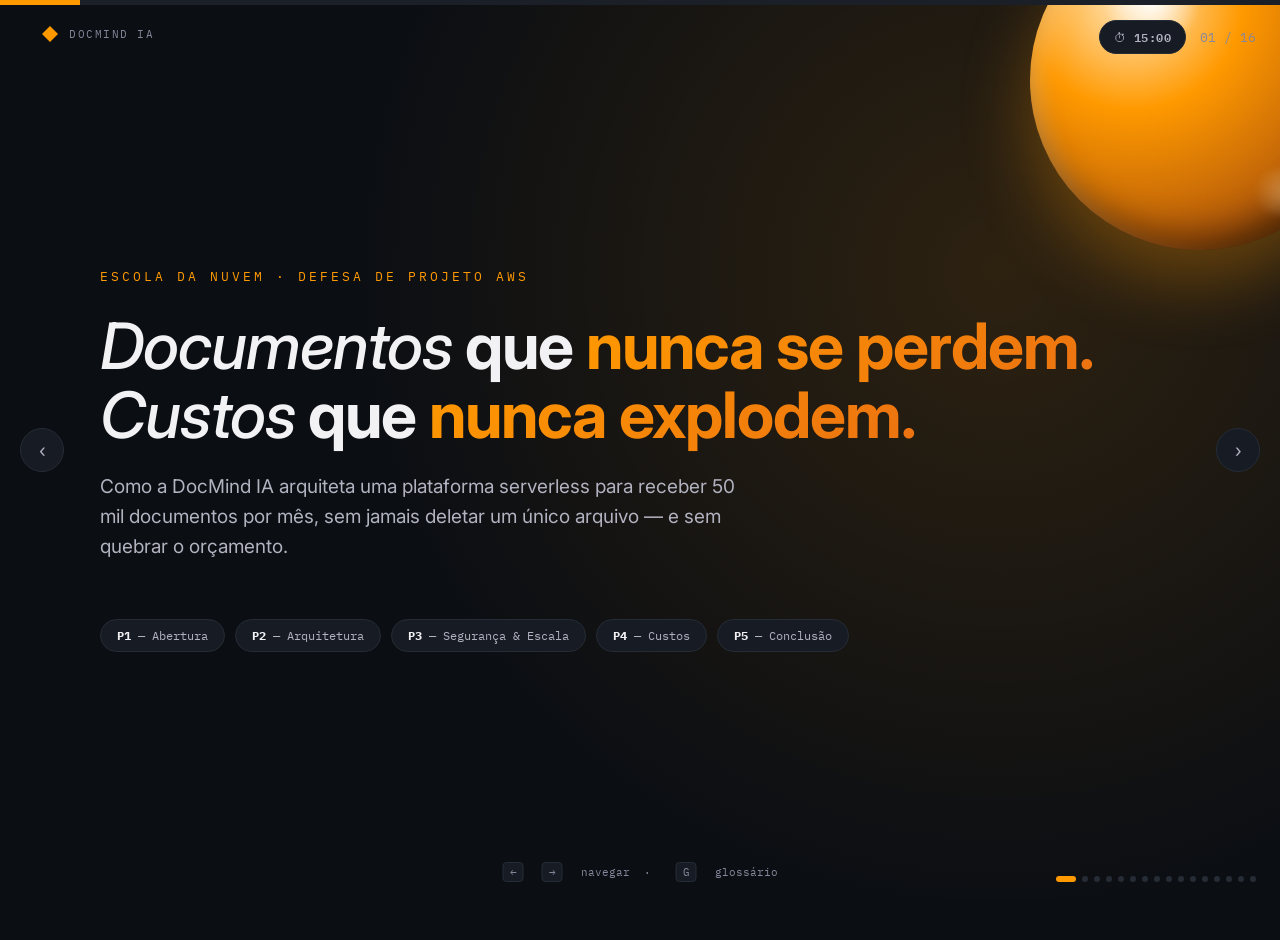
==== index.html @ c2d1c425 "Publica apresentação e demo do DocMind IA" ====
<!DOCTYPE html>
<html lang="pt-BR">
<head>
<meta charset="UTF-8">
<meta name="viewport" content="width=device-width, initial-scale=1.0">
<title>DocMind IA — Defesa do Projeto AWS</title>
<link rel="preconnect" href="https://fonts.googleapis.com">
<link href="https://fonts.googleapis.com/css2?family=Inter:ital,wght@0,400;0,500;0,600;0,700;0,800;1,500;1,600&family=IBM+Plex+Mono:wght@400;500;600&display=swap" rel="stylesheet">
<style>
:root{
  --bg:#0B0E13; --bg-alt:#12161D; --card:#171C24;
  --border:#262C36; --border-soft:#1A1F28;
  --text:#F2F2F5; --text-muted:#B2B2C0; --text-dim:#86869A;
  --accent:#FF9900; --accent2:#FFC300; --accent-dim:#5C3814; --accent-soft:rgba(255,153,0,.16);
  --accent-gradient:linear-gradient(135deg,#FF9900,#EC7211);
  --teal:#6FBE44; --teal-soft:rgba(111,190,68,.15);
  --ice:#8C4FFF; --ice-soft:rgba(140,79,255,.17);
  --green:#45BE8A; --green-soft:rgba(69,190,138,.15);
  --red:#DD344C; --red-soft:rgba(221,52,76,.15);
  --display:'Inter',sans-serif; --body:'Inter',sans-serif; --mono:'IBM Plex Mono',monospace;
}
*{box-sizing:border-box; margin:0; padding:0;}
html,body{height:100%; background:var(--bg); color:var(--text); font-family:var(--body); overflow:hidden;}
::selection{background:var(--accent); color:#0A0A0D;}

/* ---------- Ambient background (bloom + grain) ---------- */
#ambient{position:fixed; inset:0; z-index:0; pointer-events:none; overflow:hidden;}
#ambient .bloom{position:absolute; top:-25%; right:-12%; width:75%; height:80%; background:radial-gradient(circle, rgba(255,153,0,.20), rgba(236,114,17,.12) 42%, transparent 70%); filter:blur(30px);}
#ambient .bloom2{position:absolute; bottom:-30%; left:-15%; width:55%; height:60%; background:radial-gradient(circle, rgba(140,79,255,.07), transparent 70%); filter:blur(40px);}
#ambient .grain{position:absolute; inset:0; opacity:.045; mix-blend-mode:overlay; background-image:url("data:image/svg+xml;utf8,<svg xmlns='http://www.w3.org/2000/svg'><filter id='n'><feTurbulence type='fractalNoise' baseFrequency='0.85' numOctaves='2' stitchTiles='stitch'/></filter><rect width='100%25' height='100%25' filter='url(%23n)'/></svg>");}

/* ---------- Glossy 3D-simulated decorations (CSS only, no external render) ---------- */
.glossy-orb{border-radius:50%; background:radial-gradient(circle at 30% 26%, #FFE9C2 0%, #FF9900 32%, #B45A0A 72%, #2A1605 100%); box-shadow:inset -14px -16px 34px rgba(0,0,0,.45), inset 10px 10px 22px rgba(255,255,255,.22), 0 30px 70px rgba(255,153,0,.32); position:relative; pointer-events:none;}
.glossy-orb::after{content:''; position:absolute; top:16%; left:20%; width:32%; height:22%; background:radial-gradient(circle, rgba(255,255,255,.95), transparent 72%); border-radius:50%; filter:blur(2px);}
.glossy-orb::before{content:''; position:absolute; bottom:10%; right:14%; width:22%; height:14%; background:radial-gradient(circle, rgba(255,214,153,.4), transparent 70%); border-radius:50%; filter:blur(3px);}

.glossy-ring{border-radius:50%; background:conic-gradient(from 200deg, #2A1605, #FF9900 25%, #FFE9C2 45%, #EC7211 60%, #3d2408 80%, #2A1605); -webkit-mask:radial-gradient(circle, transparent 54%, black 56%); mask:radial-gradient(circle, transparent 54%, black 56%); filter:drop-shadow(0 18px 40px rgba(236,114,17,.3)); pointer-events:none;}

/* ---------- Chrome ---------- */
#topbar{position:fixed; top:0; left:0; right:0; height:5px; background:var(--border-soft); z-index:100;}
#progress{height:100%; background:var(--accent); width:0%; transition:width .35s ease;}

#brandMark{position:fixed; top:24px; left:40px; z-index:100; display:flex; align-items:center; gap:9px; font-family:var(--mono); font-size:11px; letter-spacing:1.5px; color:var(--text-dim);}

#hud{position:fixed; top:20px; right:24px; z-index:100; display:flex; align-items:center; gap:14px; font-family:var(--mono); font-size:12px; color:var(--text-muted);}
#slideCounter{color:var(--text-dim); font-size:13px; padding:0;}
#timerBox{background:var(--card); border:1px solid var(--border); padding:6px 14px; border-radius:20px; display:flex; align-items:center; gap:8px; cursor:pointer; user-select:none;}
#timerBox.warn{border-color:var(--red); color:var(--red); background:var(--red-soft);}
#timerBox span#timerLabel{font-weight:600; letter-spacing:.5px;}

#navHint{position:fixed; bottom:18px; left:50%; transform:translateX(-50%); z-index:100; font-family:var(--mono); font-size:11px; color:var(--text-dim); display:flex; gap:18px; align-items:center;}
#navHint kbd{background:var(--card); border:1px solid var(--border); border-radius:4px; padding:2px 6px; font-family:var(--mono);}

#dots{position:fixed; bottom:18px; right:24px; z-index:100; display:flex; gap:6px;}
.dot{width:6px; height:6px; border-radius:50%; background:var(--border); cursor:pointer; transition:all .25s;}
.dot.active{background:var(--accent); width:20px; border-radius:4px;}

.arrow-btn{position:fixed; top:50%; transform:translateY(-50%); z-index:100; width:44px; height:44px; border-radius:50%; background:var(--card); border:1px solid var(--border); color:var(--text-muted); display:flex; align-items:center; justify-content:center; cursor:pointer; font-size:18px; transition:all .2s;}
.arrow-btn:hover{background:var(--accent-soft); border-color:var(--accent); color:var(--accent);}
#prevBtn{left:20px;} #nextBtn{right:20px;}

/* ---------- Presenter badge ---------- */
.presenter-tag{position:absolute; top:62px; left:40px; display:flex; align-items:center; gap:10px; font-family:var(--mono); font-size:12px; color:var(--text-muted); z-index:5;}
.presenter-pill{background:var(--accent-soft); color:var(--accent); border:1px solid var(--accent-dim); padding:4px 12px; border-radius:20px; font-weight:600;}
.time-pill{background:var(--card); border:1px solid var(--border); padding:4px 12px; border-radius:20px;}

/* ---------- Slides ---------- */
#deck{position:relative; z-index:1; display:flex; height:100vh; width:100vw; transition:transform .55s cubic-bezier(.65,0,.35,1);}
.slide{min-width:100vw; height:100vh; position:relative; display:flex; flex-direction:column; justify-content:center; padding:90px 100px 70px;}
.slide-inner{max-width:1180px; margin:0 auto; width:100%;}

.eyebrow{font-family:var(--mono); font-size:10.5px; letter-spacing:1.5px; text-transform:uppercase; color:var(--text-muted); margin-bottom:18px; display:inline-block; border:1px solid var(--border); border-radius:20px; padding:6px 14px;}
h1.slide-title{font-family:var(--display); font-weight:700; font-size:clamp(23px,2.6vw,30px); line-height:1.22; color:var(--text); margin-bottom:16px;}
em.em-word, .title-main em{font-style:italic; font-weight:500; color:inherit;}
h1.slide-title.title-dense{font-size:clamp(19px,2.25vw,26px); margin-bottom:8px;}
h1.slide-title.title-hero{font-size:clamp(32px,5vw,48px); line-height:1.12;}
h2.section-title{font-family:var(--display); font-weight:600; font-size:26px; color:var(--text); margin-bottom:6px;}
p.lede{font-size:17px; line-height:1.65; color:var(--text-muted); max-width:760px;}
p.small{font-size:14.5px; line-height:1.62; color:var(--text-muted);}

.card{background:rgba(255,255,255,.025); border:1px solid var(--border-soft); border-radius:12px; padding:24px 26px;}
.grid2{display:grid; grid-template-columns:1fr 1fr; gap:18px;}
.grid3{display:grid; grid-template-columns:1fr 1fr 1fr; gap:16px;}

.badge-num{width:34px; height:34px; border-radius:10px; background:var(--accent-soft); color:var(--accent); display:flex; align-items:center; justify-content:center; font-family:var(--mono); font-weight:700; font-size:14px; flex-shrink:0;}

/* ---------- Title slide ---------- */
#slide-0{background:radial-gradient(circle at 78% 30%, rgba(255,153,0,.14), transparent 55%), var(--bg);}
.title-kicker{font-family:var(--mono); color:var(--accent); font-size:13px; letter-spacing:3px; text-transform:uppercase; margin-bottom:26px;}
.title-main{font-family:var(--display); font-weight:700; font-size:64px; line-height:1.08; letter-spacing:-1px;}
.title-main .accent{background:var(--accent-gradient); -webkit-background-clip:text; background-clip:text; color:transparent;}
.title-sub{margin-top:22px; font-size:19px; color:var(--text-muted); max-width:640px; line-height:1.6;}
.team-row{margin-top:56px; display:flex; gap:10px; flex-wrap:wrap;}
.team-chip{font-family:var(--mono); font-size:12px; background:var(--card); border:1px solid var(--border); padding:8px 16px; border-radius:20px; color:var(--text-muted);}
.team-chip b{color:var(--text);}

/* ---------- Problem slide ---------- */
/* ---------- Editorial asymmetric layout (Problema) ---------- */
.slide-editorial{justify-content:flex-start !important; padding-top:110px !important;}
.editorial-top{max-width:1000px;}
.problem-grid{display:grid; grid-template-columns:1fr 1fr; gap:64px; margin-top:28px; max-width:920px;}
.problem-kicker{font-family:var(--mono); font-size:11px; letter-spacing:1px; color:var(--text-dim); text-transform:uppercase; margin-bottom:8px;}
.problem-col h3{font-family:var(--display); font-weight:700; font-size:19px; margin-bottom:10px;}
.editorial-bottom{display:flex; align-items:flex-end; gap:60px; justify-content:space-between; margin-top:64px;}
.mega-title{font-family:var(--display); font-weight:700; font-size:clamp(26px,3.6vw,46px); line-height:1.08; letter-spacing:-.5px; text-transform:uppercase; max-width:760px; flex:2;}
.mega-title em{font-style:italic; color:var(--accent);}
.solution-aside{flex:1; min-width:230px; max-width:280px; padding-left:28px; border-left:1px solid var(--border);}
.aside-stat{margin-top:16px; font-family:var(--mono); font-size:12.5px; color:var(--text-muted); display:flex; align-items:center; gap:10px;}
.aside-stat span{font-family:var(--display); font-size:32px; font-weight:700; background:var(--accent-gradient); -webkit-background-clip:text; background-clip:text; color:transparent;}

/* ---------- Diagram slide ---------- */
.diagram-wrap{display:flex; gap:30px; align-items:flex-start; margin-top:24px;}
.diagram-stage{flex:0 0 1070px; width:1070px; position:relative; height:400px;}
.node{position:absolute; border-radius:14px; border:1.5px solid var(--border); background:var(--card); padding:14px 16px; cursor:pointer; transition:all .2s; width:150px;}
.node:hover, .node.active{border-color:var(--accent); background:var(--accent-soft); transform:translateY(-3px);}
.node .n-icon{width:34px; height:34px; border-radius:9px; display:flex; align-items:center; justify-content:center; background:var(--bg-alt);}
.node .n-icon svg{width:18px; height:18px;}
.node .n-title{font-family:var(--display); font-weight:600; font-size:13.5px; margin-top:8px;}
.node .n-sub{font-size:10.5px; color:var(--text-dim); margin-top:2px;}
.node.active .n-title{color:var(--accent);}
#node-cognito{top:170px; left:0px; width:150px;}
#node-client{top:170px; left:220px;}
#node-api{top:170px; left:440px;}
#node-lambda{top:170px; left:660px;}
#node-s3{top:60px; left:880px; width:170px; border-color:var(--teal); }
#node-glacier{top:270px; left:880px; width:170px; border-color:var(--teal);}
.diagram-stage svg.connectors{position:absolute; inset:0; pointer-events:none;}
.connectors .flow-path{stroke-dasharray:5 5; animation:flowMove 1s linear infinite;}
.connectors .life-path{stroke-dasharray:4 5; animation:flowMove 2.4s linear infinite;}
.connectors .download-path{stroke-dasharray:4 4; opacity:.85; animation:flowMove 1.2s linear infinite;}
@keyframes flowMove{ to { stroke-dashoffset:-10; } }
.detail-panel{flex:1; min-width:300px; background:var(--card); border:1px solid var(--border); border-radius:14px; padding:26px 28px; min-height:340px;}
.detail-panel .d-eyebrow{font-family:var(--mono); font-size:11px; color:var(--accent); letter-spacing:1.5px; text-transform:uppercase;}
.detail-panel h3{font-family:var(--display); font-size:22px; margin:8px 0 14px;}
.detail-panel p{font-size:14px; line-height:1.65; color:var(--text-muted); margin-bottom:10px;}

/* ---------- Services cards ---------- */
.svc-grid{display:grid; grid-template-columns:repeat(4,1fr); gap:26px; margin-top:22px;}
.svc-col{padding-left:22px; border-left:1px solid var(--border);}
.svc-head{display:flex; align-items:center; gap:12px; margin-bottom:14px;}
.svc-analogy{font-size:11.5px; color:var(--text-muted); font-style:italic; margin-top:1px;}
.svc-icon{width:36px; height:36px; border-radius:10px; display:flex; align-items:center; justify-content:center; flex-shrink:0;}
.svc-icon svg{width:20px; height:20px;}
.svc-row{margin-bottom:10px;}
.svc-row .lbl{font-family:var(--mono); font-size:10.5px; color:var(--accent); text-transform:uppercase; letter-spacing:1px;}
.svc-row .val{font-size:13px; color:var(--text-muted); line-height:1.5; margin-top:3px;}
.svc-row.alt{margin-top:14px; padding-top:12px; border-top:1px dashed var(--border);}
.svc-row.alt .lbl{color:var(--text-dim);}
.svc-row.alt .val{font-size:12.5px; color:var(--text-muted); line-height:1.5;}

/* ---------- Decision matrix ---------- */
table.matrix{width:100%; border-collapse:collapse;}
table.matrix thead th{font-family:var(--mono); font-size:10px; text-transform:uppercase; letter-spacing:1px; color:var(--text-dim); text-align:left; padding:8px 14px; border-bottom:1px solid var(--border);}
table.matrix tbody td{padding:13px 14px; border-bottom:1px solid var(--border-soft); font-size:12.5px; color:var(--text-muted); vertical-align:top; line-height:1.5;}
table.matrix tbody tr:last-child td{border-bottom:1px solid var(--border);}
table.matrix td.svc-name{font-family:var(--display); font-weight:700; font-size:14.5px;}

/* ---------- Security rows (big outlined numbers) ---------- */
.security-row{display:flex; gap:30px; align-items:flex-start; padding:18px 0; border-top:1px solid var(--border-soft);}
.security-row:first-child{border-top:none; padding-top:6px;}
.security-num{font-family:var(--display); font-size:58px; font-weight:800; line-height:1; flex-shrink:0; width:80px; color:transparent; -webkit-text-stroke:1.2px var(--border); text-stroke:1.2px var(--border);}
.layer-title{font-family:var(--display); font-weight:600; font-size:16.5px; padding-top:6px;}
.layer-desc{font-size:13.5px; color:var(--text-muted); margin-top:5px; line-height:1.55; max-width:640px;}
code.inline{font-family:var(--mono); background:var(--bg-alt); border:1px solid var(--border); padding:2px 7px; border-radius:5px; font-size:12px; color:var(--teal);}

/* ---------- Calculator ---------- */
.calc-wrap{display:grid; grid-template-columns:1fr 1.05fr; gap:56px; margin-top:28px;}
.slider-group{margin-bottom:20px;}
.slider-group label{display:flex; justify-content:space-between; font-size:13px; color:var(--text-muted); margin-bottom:8px; font-family:var(--mono);}
.slider-group label b{color:var(--accent); font-weight:600;}
input[type=range]{width:100%; -webkit-appearance:none; height:4px; background:var(--border); border-radius:3px; outline:none;}
input[type=range]::-webkit-slider-thumb{-webkit-appearance:none; width:16px; height:16px; border-radius:50%; background:var(--accent); cursor:pointer; border:3px solid #0A0A0D;}
select{width:100%; padding:9px 12px; border-radius:8px; border:1px solid var(--border); background:var(--bg-alt); color:var(--text); font-family:var(--body); font-size:12.5px; outline:none; cursor:pointer;}
select:focus{border-color:var(--accent);}
.toggle-row{display:flex; gap:8px; margin-top:6px;}
.toggle-btn{flex:1; padding:8px; border-radius:8px; border:1px solid var(--border); background:var(--bg-alt); color:var(--text-muted); font-family:var(--mono); font-size:11.5px; cursor:pointer; text-align:center;}
.toggle-btn.active{background:var(--accent-soft); border-color:var(--accent); color:var(--accent);}

.result-card{background:var(--card); border:1px solid var(--border); border-radius:14px; padding:24px 26px;}
.result-total{font-family:var(--display); font-size:38px; font-weight:800; background:var(--accent-gradient); -webkit-background-clip:text; background-clip:text; color:transparent;}
.result-total span{font-size:13px; -webkit-text-fill-color:var(--text-dim); color:var(--text-dim); font-family:var(--body); font-weight:400;}
.calc-group{margin-top:18px; padding-top:16px; border-top:1px solid var(--border-soft);}
.calc-group-head{display:flex; justify-content:space-between; align-items:baseline; font-family:var(--display); font-weight:700; font-size:14px; color:var(--text); margin-bottom:12px;}
.calc-group-head span:last-child{font-family:var(--mono); font-weight:700; color:var(--accent); font-size:15px;}
.bar-row{margin-top:16px;}
.bar-label{display:flex; justify-content:space-between; font-size:11.5px; color:var(--text-muted); font-family:var(--mono); margin-bottom:4px;}
.bar-track{height:8px; background:var(--bg-alt); border-radius:4px; overflow:hidden;}
.bar-fill{height:100%; border-radius:4px; transition:width .3s;}
.compare-line{display:flex; justify-content:space-between; align-items:center; margin-top:18px; padding-top:16px; border-top:1px solid var(--border-soft); font-size:12.5px; color:var(--text-muted);}
.compare-line .strike{text-decoration:line-through; color:var(--text-dim);}
.compare-line .save{color:var(--green); font-weight:600;}

/* ---------- Scenario cards ---------- */
.scenario-mosaic{display:grid; grid-template-columns:1fr 1.15fr; grid-template-rows:1fr 1fr; gap:16px;}
.scenario-mosaic .scenario-card:nth-child(1){grid-column:1; grid-row:1;}
.scenario-mosaic .scenario-card:nth-child(3){grid-column:1; grid-row:2;}
.scenario-mosaic .scenario-card.span-tall{grid-column:2; grid-row:1 / 3; display:flex; flex-direction:column;}
.scenario-card{background:var(--card); border:1px solid var(--border); border-radius:14px; padding:24px; position:relative;}
.scenario-card.featured{border:none; background:var(--accent-gradient); color:#000;}
.scenario-card.featured .scenario-tag{color:rgba(0,0,0,.7);}
.scenario-card.featured .scenario-price{color:#000;}
.scenario-card.featured .scenario-desc{color:rgba(0,0,0,.8);}
.scenario-card.featured .scenario-desc li:before{color:#000;}
.scenario-card.featured .small{color:rgba(0,0,0,.7);}
.scenario-tag{font-family:var(--mono); font-size:10.5px; text-transform:uppercase; letter-spacing:1.5px; color:var(--text-dim);}
.scenario-price{font-family:var(--display); font-size:30px; font-weight:700; margin:8px 0 4px;}
.scenario-desc{font-size:12.5px; color:var(--text-muted); line-height:1.5; margin-top:10px;}
.scenario-desc li{margin-bottom:5px; list-style:none; padding-left:14px; position:relative;}
.scenario-desc li:before{content:"→"; position:absolute; left:0; color:var(--accent);}

/* ---------- Staggered process grid (Melhorias Futuras) ---------- */
.process-grid{position:relative; display:grid; grid-template-columns:1fr 1fr; column-gap:70px; row-gap:30px; margin-top:14px;}
.process-grid::before{content:''; position:absolute; left:calc(50% - 35px); top:6px; bottom:70px; width:1px; background:var(--border);}
.process-item::before{content:''; position:absolute; top:20px; left:-35px; width:35px; height:1px; background:var(--border); display:none;}
.process-item:nth-child(even)::before{display:block;}
.process-item{position:relative; padding-top:16px; border-top:1px solid var(--border-soft);}
.process-item.offset-1{margin-top:54px;}
.process-item.offset-2{margin-top:18px;}
.process-item.offset-3{margin-top:66px;}
.process-item.full-span{grid-column:1 / 3; max-width:640px; margin-top:12px;}
.process-num{font-family:var(--mono); font-size:13px; color:var(--text-dim); margin-bottom:9px;}
.process-num span{color:var(--accent);}
.process-item h3{font-family:var(--display); font-weight:700; font-size:16px; margin-bottom:7px;}

.future-card{padding:18px 20px;}
.future-card .fc-head{display:flex; align-items:center; gap:12px; margin-bottom:4px;}
.fc-icon{width:32px; height:32px; border-radius:9px; display:flex; align-items:center; justify-content:center; flex-shrink:0;}
.fc-icon svg{width:17px; height:17px;}
.future-title{font-family:var(--display); font-weight:700; font-size:15px; margin:0;}

/* ---------- README / terminal mockup ---------- */
.readme-mock{background:var(--bg-alt); border:1px solid var(--border); border-radius:14px; padding:20px 22px;}
.readme-mock .rm-title{display:flex; gap:6px; align-items:center; margin-bottom:14px; font-family:var(--mono); font-size:11px; color:var(--text-dim); letter-spacing:.5px;}
.readme-mock .rm-dot{width:8px; height:8px; border-radius:50%; display:inline-block;}
.readme-mock pre{font-family:var(--mono); font-size:11.5px; line-height:1.75; color:var(--text-muted); white-space:pre; overflow-x:auto; margin:0;}
.readme-mock .accent-line{color:var(--teal);}
.readme-mock .cmd{color:var(--accent);}

/* ---------- Arquitetura futura (slide 12) ---------- */
.future-arch-flow{display:flex; align-items:center; gap:10px; margin-top:14px;}
.future-arch-flow .arch-node{flex:1;}
.future-arch-flow .arch-arrow{color:var(--accent); font-size:18px; flex-shrink:0; font-weight:700;}
.arch-node{background:var(--card); border:1.5px solid var(--border); border-radius:12px; padding:16px 12px; text-align:center;}
.arch-node .arch-icon{width:40px; height:40px; border-radius:11px; margin:0 auto 10px; overflow:hidden; background:var(--bg-alt);}
.arch-node .arch-title{font-family:var(--display); font-weight:700; font-size:13px;}
.arch-node .arch-sub{font-size:10.5px; color:var(--text-dim); margin-top:4px; line-height:1.4;}
.future-arch-grid{display:grid; grid-template-columns:repeat(5,1fr); gap:14px; margin-top:14px;}
.future-arch-grid .arch-node{border-style:dashed; border-color:#3a3220;}
.future-arch-grid .arch-node .attach-to{margin-top:9px; font-family:var(--mono); font-size:9px; color:var(--accent); background:var(--accent-soft); border-radius:12px; padding:3px 8px; display:inline-block;}
.arch-legend{display:flex; gap:26px; margin-top:20px; font-size:11.5px; color:var(--text-dim); align-items:center; flex-wrap:wrap;}
.arch-legend .lg-swatch{width:16px; height:0; display:inline-block; margin-right:7px; vertical-align:middle; border-top:2px solid var(--border);}
.arch-legend .lg-swatch.dashed{border-top:2px dashed #3a3220;}

/* ---------- CLI / terminal de execução ---------- */
.cli-terminal{margin-top:18px; background:#08080B; border:1px solid var(--border); border-left:3px solid var(--accent); border-radius:8px; padding:12px 18px 14px; font-family:var(--mono);}
.cli-terminal .cli-title{font-size:10px; color:var(--text-dim); text-transform:uppercase; letter-spacing:1.2px; margin-bottom:8px;}
.cli-log{max-height:96px; overflow-y:auto;}
.cli-line{font-size:11.5px; line-height:1.7; color:var(--text-muted); white-space:pre-wrap;}
.cli-line .cli-time{color:var(--text-dim); margin-right:8px;}

/* ---------- Checklist ---------- */
.check-item{display:flex; gap:14px; align-items:flex-start; padding:14px 0;}
.check-icon{width:30px; height:30px; border-radius:8px; background:var(--green-soft); color:var(--green); display:flex; align-items:center; justify-content:center; flex-shrink:0; font-size:14px; font-weight:700;}

/* ---------- Final ---------- */
#slide-13{background:radial-gradient(circle at 30% 60%, rgba(255,153,0,.11), transparent 55%), var(--bg); text-align:center;}
#slide-13 .slide-inner{display:flex; flex-direction:column; align-items:center;}

/* ---------- Glossary panel ---------- */
#glossaryPanel{position:fixed; top:0; right:0; bottom:0; width:340px; background:#08080B; border-left:2px solid var(--teal); padding:24px 26px; overflow-y:auto; transform:translateX(100%); transition:transform .3s ease; z-index:200;}
#glossaryPanel.open{transform:translateX(0);}
#glossaryPanel .np-label{font-family:var(--mono); font-size:11px; text-transform:uppercase; letter-spacing:1.5px; margin-bottom:16px;}
.gloss-item{padding:12px 0; border-bottom:1px solid var(--border-soft);}
.gloss-item:last-child{border-bottom:none;}
.gloss-term{font-family:var(--display); font-weight:600; font-size:13.5px; color:var(--text);}
.gloss-def{font-size:12px; color:var(--text-muted); margin-top:3px; line-height:1.5;}

@media (max-width:900px){
  .slide{padding:70px 26px 90px;}
  .title-main{font-size:38px;}
  .grid2,.grid3,.calc-wrap,.diagram-wrap{grid-template-columns:1fr; display:flex; flex-direction:column;}
  .diagram-stage{width:100%; flex:none; transform:scale(.72); transform-origin:top left; margin-bottom:-110px;}
  .slide-editorial{padding-top:80px !important;}
  .problem-grid, .process-grid{grid-template-columns:1fr; row-gap:22px;}
  .process-item.offset-1, .process-item.offset-2, .process-item.offset-3{margin-top:0;}
  .process-item.full-span{grid-column:1;}
  .editorial-bottom{flex-direction:column; align-items:flex-start; gap:24px;}
  .solution-aside{border-left:none; border-top:1px solid var(--border); padding-left:0; padding-top:18px; max-width:100%;}
  .scenario-mosaic{grid-template-columns:1fr; grid-template-rows:auto;}
  .scenario-mosaic .scenario-card:nth-child(1), .scenario-mosaic .scenario-card:nth-child(3), .scenario-mosaic .scenario-card.span-tall{grid-column:1; grid-row:auto;}
  .svc-grid{grid-template-columns:1fr; row-gap:26px;}
  #brandMark{display:none;}
}
</style>
</head>
<body>

<div id="ambient"><div class="bloom"></div><div class="bloom2"></div><div class="grain"></div></div>

<div id="topbar"><div id="progress"></div></div>

<div id="brandMark">
  <svg width="20" height="20" viewBox="0 0 20 20" fill="none"><path d="M2 10 L10 2 L18 10 L10 18 Z M6 10 L10 6 L14 10 L10 14 Z" fill="var(--accent)"/></svg>
  <span>DOCMIND IA</span>
</div>

<div id="hud">
  <div id="timerBox" onclick="toggleTimer()">
    <span>⏱</span><span id="timerLabel">15:00</span>
  </div>
  <div id="slideCounter">01 / 13</div>
</div>

<div class="arrow-btn" id="prevBtn" onclick="go(-1)">‹</div>
<div class="arrow-btn" id="nextBtn" onclick="go(1)">›</div>

<div id="navHint"><kbd>←</kbd><kbd>→</kbd> navegar &nbsp;·&nbsp; <kbd>G</kbd> glossário</div>
<div id="dots"></div>

<div id="deck">

  <!-- SLIDE 0 — CAPA -->
  <section class="slide" id="slide-0">
    <div class="glossy-orb" style="position:absolute; width:340px; height:340px; top:-90px; right:-90px; z-index:0;"></div>
    <div class="slide-inner" style="position:relative; z-index:1;">
      <div class="title-kicker">Escola da Nuvem · Defesa de Projeto AWS</div>
      <div class="title-main"><em>Documentos</em> que <span class="accent">nunca se perdem.</span><br><em>Custos</em> que <span class="accent">nunca explodem.</span></div>
      <p class="title-sub">Como a DocMind IA arquiteta uma plataforma serverless para receber 50 mil documentos por mês, sem jamais deletar um único arquivo — e sem quebrar o orçamento.</p>
      <div class="team-row">
        <div class="team-chip"><b>P1</b> — Abertura</div>
        <div class="team-chip"><b>P2</b> — Arquitetura</div>
        <div class="team-chip"><b>P3</b> — Segurança & Escala</div>
        <div class="team-chip"><b>P4</b> — Custos</div>
        <div class="team-chip"><b>P5</b> — Conclusão</div>
      </div>
    </div>
  </section>

  <!-- SLIDE 1 — PROBLEMA -->
  <section class="slide slide-editorial" id="slide-1">
    <div class="presenter-tag"><span class="presenter-pill">P1</span><span class="time-pill">1:30</span></div>
    <div class="editorial-top">
      <span class="eyebrow">Problema & Solução</span>
      <div class="problem-grid">
        <div class="problem-col">
          <div class="problem-kicker">Problema 1 — <em>retenção</em></div>
          <h3>Nada pode ser apagado</h3>
          <p class="small">O histórico de documentos é o ativo de treinamento de IA da empresa. Apagar um arquivo antigo destruiria dado que já foi pago para coletar.</p>
        </div>
        <div class="problem-col">
          <div class="problem-kicker">Problema 2 — <em>custo</em></div>
          <h3>Tudo cresce junto</h3>
          <p class="small">50 mil arquivos novos por mês, para sempre, numa camada de acesso rápido tornariam o armazenamento sozinho capaz de inviabilizar o negócio em poucos anos.</p>
        </div>
      </div>
    </div>
    <div class="editorial-bottom">
      <h1 class="mega-title">Retenção <em>eterna</em>. Custo sob controle. Acesso rápido quando o cliente precisa.</h1>
      <div class="solution-aside">
        <div class="problem-kicker" style="color:var(--accent);">Solução</div>
        <p class="small">Uma arquitetura serverless que guarda tudo, mas rebaixa o custo de armazenamento sozinha, com o tempo.</p>
        <div class="aside-stat"><span>∞</span>retenção, zero exclusão</div>
      </div>
    </div>
  </section>

  <!-- SLIDE 2 — TRANSIÇÃO / VISÃO GERAL -->
  <section class="slide" id="slide-2">
    <div class="presenter-tag"><span class="presenter-pill">P1</span><span class="time-pill">0:30</span></div>
    <div class="slide-inner">
      <span class="eyebrow">Nossa resposta</span>
      <h1 class="slide-title">Uma arquitetura <em>100% serverless</em>: paga-se pelo uso, não pela capacidade ociosa.</h1>
      <p class="lede" style="margin-bottom:44px;">Três serviços gerenciados da AWS, cada um resolvendo uma parte específica do problema, sem nenhum servidor para provisionar ou manter.</p>
      <div class="grid3" style="margin-top:20px; row-gap:16px;">
        <div class="card future-card">
          <div class="process-num">01<span>/</span></div>
          <div class="fc-head"><h3 class="future-title">Entrada</h3></div>
          <p class="small" style="margin-top:8px;">API Gateway recebe e autentica cada requisição do cliente.</p>
        </div>
        <div class="card future-card">
          <div class="process-num">02<span>/</span></div>
          <div class="fc-head"><h3 class="future-title">Mediação</h3></div>
          <p class="small" style="margin-top:8px;">Lambda decide o que cada usuário pode ver — e gera o acesso.</p>
        </div>
        <div class="card future-card">
          <div class="process-num">03<span>/</span></div>
          <div class="fc-head"><h3 class="future-title">Retenção</h3></div>
          <p class="small" style="margin-top:8px;">S3 guarda tudo para sempre, rebaixando custo automaticamente.</p>
        </div>
      </div>
    </div>
  </section>

  <!-- SLIDE 3 — DIAGRAMA INTERATIVO -->
  <section class="slide" id="slide-3">
    <div class="presenter-tag"><span class="presenter-pill">P1</span><span class="time-pill">1:30</span></div>
    <div class="slide-inner" style="max-width:1420px;">
      <span class="eyebrow">Arquitetura</span>
      <h1 class="slide-title">Clique em cada <em>componente</em> para explorar o fluxo</h1>
      <div class="diagram-wrap">
        <div class="diagram-stage">
          <svg class="connectors" viewBox="0 0 1070 400" preserveAspectRatio="none">
            <defs>
              <marker id="arrowFlow" markerWidth="8" markerHeight="8" refX="6" refY="3" orient="auto" markerUnits="strokeWidth">
                <path d="M0,0 L0,6 L6,3 z" fill="var(--accent)"/>
              </marker>
              <marker id="arrowLife" markerWidth="8" markerHeight="8" refX="6" refY="3" orient="auto" markerUnits="strokeWidth">
                <path d="M0,0 L0,6 L6,3 z" fill="var(--teal)"/>
              </marker>
              <marker id="arrowDown" markerWidth="8" markerHeight="8" refX="6" refY="3" orient="auto" markerUnits="strokeWidth">
                <path d="M0,0 L0,6 L6,3 z" fill="#E7157B"/>
              </marker>
            </defs>
            <path class="flow-path" d="M150,215 L219,215" stroke="var(--accent)" stroke-width="2" marker-end="url(#arrowFlow)"/>
            <path class="flow-path" d="M370,215 L437,215" stroke="var(--accent)" stroke-width="2" marker-end="url(#arrowFlow)"/>
            <path class="flow-path" d="M590,215 L657,215" stroke="var(--accent)" stroke-width="2" marker-end="url(#arrowFlow)"/>
            <path class="flow-path" d="M810,205 L875,123" stroke="var(--accent)" stroke-width="2" marker-end="url(#arrowFlow)"/>
            <path class="life-path" d="M965,151 L965,267" stroke="var(--teal)" stroke-width="2" marker-end="url(#arrowLife)"/>
            <text x="975" y="213" font-family="IBM Plex Mono, monospace" font-size="9" fill="var(--teal)" transform="rotate(90 975 213)" text-anchor="middle">após 365 dias</text>
            <path class="download-path" d="M872,140 L817,218" stroke="#E7157B" stroke-width="1.6" marker-end="url(#arrowDown)"/>
            <path class="download-path" d="M870,300 L815,236" stroke="#E7157B" stroke-width="1.6" marker-end="url(#arrowDown)"/>
            <path class="download-path" d="M657,231 L590,231" stroke="#E7157B" stroke-width="1.6" marker-end="url(#arrowDown)"/>
            <path class="download-path" d="M437,231 L370,231" stroke="#E7157B" stroke-width="1.6" marker-end="url(#arrowDown)"/>
          </svg>
          <div class="node active" id="node-client" data-target="client"><div class="n-icon" style="border-radius:9px; overflow:hidden;"><img src="[data-uri]" alt="Cliente" style="display:block; width:100%; height:100%; object-fit:cover;"></div><div class="n-title">Cliente</div><div class="n-sub">Upload / consulta</div></div>
          <div class="node" id="node-cognito" data-target="cognito"><div class="n-icon" style="border-radius:9px; overflow:hidden;"><img src="[data-uri]" alt="Amazon Cognito" style="display:block; width:100%; height:100%; object-fit:cover;"></div><div class="n-title">Cognito</div><div class="n-sub">Login • 1x antes do upload</div></div>
          <div class="node" id="node-api" data-target="api"><div class="n-icon" style="border-radius:9px; overflow:hidden;"><img src="[data-uri]" alt="API Gateway" style="display:block; width:100%; height:100%; object-fit:cover;"></div><div class="n-title">API Gateway</div><div class="n-sub">Entrada + Auth</div></div>
          <div class="node" id="node-lambda" data-target="lambda"><div class="n-icon" style="border-radius:9px; overflow:hidden;"><img src="[data-uri]" alt="AWS Lambda" style="display:block; width:100%; height:100%; object-fit:cover;"></div><div class="n-title">Lambda</div><div class="n-sub">Presigned URL</div></div>
          <div class="node" id="node-s3" data-target="s3standard"><div class="n-icon" style="border-radius:9px; overflow:hidden;"><img src="[data-uri]" alt="Amazon S3" style="display:block; width:100%; height:100%; object-fit:cover;"></div><div class="n-title">S3 Standard</div><div class="n-sub">0–365 dias</div></div>
          <div class="node" id="node-glacier" data-target="glacier"><div class="n-icon" style="border-radius:9px; overflow:hidden;"><img src="[data-uri]" alt="S3 Glacier" style="display:block; width:100%; height:100%; object-fit:cover;"></div><div class="n-title">Glacier Deep Archive</div><div class="n-sub">&gt; 365 dias</div></div>
        </div>
        <div class="detail-panel" id="detailPanel"></div>
      </div>
      <div class="cli-terminal">
        <div class="cli-title">📟 aws logs tail /docmind/execution --follow</div>
        <div class="cli-log" id="cliLog">
          <div class="cli-line"><span class="cli-time">[SYS_INIT]</span>Aguardando clique em um componente do diagrama...</div>
        </div>
      </div>
    </div>
  </section>

  <!-- SLIDE 4 — SERVIÇOS EXPLICADOS -->
  <section class="slide" id="slide-4">
    <div class="presenter-tag"><span class="presenter-pill">P2</span><span class="time-pill">1:45</span></div>
    <div class="slide-inner" style="max-width:1250px;">
      <span class="eyebrow">Cada serviço, explicado</span>
      <h1 class="slide-title title-dense">O que é. Pra que usamos. Por que <em>escolhemos</em>. E em vez de quê.</h1>
      <div class="svc-grid">
        <div class="svc-col">
          <div class="process-num">01<span>/</span></div>
          <div class="svc-head"><div class="svc-icon" style="border-radius:10px; overflow:hidden;"><img src="[data-uri]" alt="Amazon Cognito" style="display:block; width:100%; height:100%; object-fit:cover;"></div><div><b>Amazon Cognito</b><div class="svc-analogy">"o segurança que confere identidade antes de tudo"</div></div></div>
          <div class="svc-row"><div class="lbl">O que é</div><div class="val">Serviço de identidade gerenciado — cadastro, login e emissão de token prontos.</div></div>
          <div class="svc-row"><div class="lbl">Pra que usamos</div><div class="val">Autenticar cada usuário e emitir o JWT do qual o restante do fluxo depende.</div></div>
          <div class="svc-row"><div class="lbl">Por que</div><div class="val">Elimina programar hash de senha, expiração de token e recuperação de conta na mão.</div></div>
          <div class="svc-row alt"><div class="lbl">Em vez de</div><div class="val">Landing page + banco de dados próprio — funcionaria, mas significa reimplementar (e arriscar) autenticação do zero.</div></div>
        </div>
        <div class="svc-col">
          <div class="process-num">02<span>/</span></div>
          <div class="svc-head"><div class="svc-icon" style="border-radius:10px; overflow:hidden;"><img src="[data-uri]" alt="API Gateway" style="display:block; width:100%; height:100%; object-fit:cover;"></div><div><b>API Gateway</b><div class="svc-analogy">"a recepção que confere sua identidade"</div></div></div>
          <div class="svc-row"><div class="lbl">O que é</div><div class="val">Porta de entrada HTTP gerenciada, com autenticação embutida.</div></div>
          <div class="svc-row"><div class="lbl">Pra que usamos</div><div class="val">Validar a identidade do usuário antes de qualquer acesso a arquivo.</div></div>
          <div class="svc-row"><div class="lbl">Por que</div><div class="val">Elimina a necessidade de reimplementar autenticação em cada endpoint.</div></div>
          <div class="svc-row alt"><div class="lbl">Em vez de</div><div class="val">ALB + Lambda direto, ou Function URLs — perderíamos usage plans, API keys por cliente e o Authorizer nativo via JWT.</div></div>
        </div>
        <div class="svc-col">
          <div class="process-num">03<span>/</span></div>
          <div class="svc-head"><div class="svc-icon" style="border-radius:10px; overflow:hidden;"><img src="[data-uri]" alt="AWS Lambda" style="display:block; width:100%; height:100%; object-fit:cover;"></div><div><b>AWS Lambda</b><div class="svc-analogy">"o atendente que busca só o seu documento"</div></div></div>
          <div class="svc-row"><div class="lbl">O que é</div><div class="val">Computação sob demanda, sem servidor para provisionar.</div></div>
          <div class="svc-row"><div class="lbl">Pra que usamos</div><div class="val">Gerar URLs assinadas restritas ao prefixo do usuário autenticado.</div></div>
          <div class="svc-row"><div class="lbl">Por que</div><div class="val">Cobrança só por invocação real — ideal para tráfego irregular.</div></div>
          <div class="svc-row alt"><div class="lbl">Em vez de</div><div class="val">EC2 ou ECS/Fargate — cobrariam capacidade ociosa entre uploads, indo contra o custo proporcional ao uso.</div></div>
        </div>
        <div class="svc-col">
          <div class="process-num">04<span>/</span></div>
          <div class="svc-head"><div class="svc-icon" style="border-radius:10px; overflow:hidden;"><img src="[data-uri]" alt="Amazon S3" style="display:block; width:100%; height:100%; object-fit:cover;"></div><div><b>Amazon S3</b><div class="svc-analogy">"o arquivo onde tudo fica guardado"</div></div></div>
          <div class="svc-row"><div class="lbl">O que é</div><div class="val">Armazenamento de objetos com 8 classes de custo diferentes.</div></div>
          <div class="svc-row"><div class="lbl">Pra que usamos</div><div class="val">Guardar todo o histórico, com prefixo por usuário e Lifecycle.</div></div>
          <div class="svc-row"><div class="lbl">Por que</div><div class="val">Único serviço que combina durabilidade de 11 noves com custo residual.</div></div>
          <div class="svc-row alt"><div class="lbl">Em vez de</div><div class="val">EFS ou um blob column em banco de dados — nenhum dos dois tem Lifecycle nativo para arquivamento frio automático.</div></div>
        </div>
      </div>
    </div>
  </section>

  <!-- SLIDE 5 — JUSTIFICATIVA TÉCNICA -->
  <section class="slide" id="slide-5">
    <div class="presenter-tag"><span class="presenter-pill">P2</span><span class="time-pill">1:30</span></div>
    <div class="slide-inner" style="max-width:1250px;">
      <span class="eyebrow">Decisões pensadas, não copiadas</span>
      <h1 class="slide-title title-dense">Por que cada serviço <em>venceu</em> (e não a alternativa óbvia)</h1>
      <p class="small" style="margin-bottom:14px;">Em resumo: para cada peça da arquitetura, perguntamos "existe outro jeito de fazer isso, e por que não escolhemos ele?". O critério nunca foi "o que sabemos usar", foi "o que o requisito de negócio exige".</p>

      <table class="matrix">
        <thead>
          <tr><th style="width:16%;">Serviço escolhido</th><th style="width:28%;">Alternativa considerada</th><th style="width:56%;">Critério decisivo</th></tr>
        </thead>
        <tbody>
          <tr>
            <td class="svc-name" style="color:var(--ice);">Amazon Cognito</td>
            <td>Autenticação própria (banco de dados + hash de senha + JWT assinado à mão)</td>
            <td>Zero código de autenticação pra manter — cadastro, login e emissão de token prontos, com <b>10.000 usuários ativos/mês grátis</b>, indefinidamente.</td>
          </tr>
          <tr>
            <td class="svc-name" style="color:var(--ice);">API Gateway</td>
            <td>ALB + Lambda direto / Function URLs</td>
            <td>Precisávamos de <b>usage plans e API keys por cliente</b>, throttling nativo e integração pronta com Authorizer via JWT — sem escrever isso à mão.</td>
          </tr>
          <tr>
            <td class="svc-name" style="color:var(--accent);">AWS Lambda</td>
            <td>EC2 ou ECS/Fargate</td>
            <td>O tráfego de upload é <b>imprevisível e em rajadas</b>. Servidor fixo pagaria capacidade ociosa entre picos — Lambda cobra só a invocação real.</td>
          </tr>
          <tr>
            <td class="svc-name" style="color:var(--teal);">Amazon S3</td>
            <td>EFS ou blob em banco de dados</td>
            <td>Só o S3 tem <b>Lifecycle nativo</b> para rebaixar classe de armazenamento automaticamente — sem isso, o requisito "nunca deletar" ficaria caro demais.</td>
          </tr>
        </tbody>
      </table>

      <div class="grid2" style="margin-top:18px;">
        <div class="card" style="padding:16px 20px;">
          <h2 class="section-title" style="font-size:15px;">Deletar após X anos?</h2>
          <p class="small">Descartado: violaria o requisito mais importante — o histórico é o ativo de treinamento futuro dos modelos de IA.</p>
        </div>
        <div class="card" style="padding:16px 20px;">
          <h2 class="section-title" style="font-size:15px;">ACL pública por link direto?</h2>
          <p class="small">Descartado: exporia arquivos de um cliente a outro. URL assinada resolve sem abrir mão de performance.</p>
        </div>
      </div>
    </div>
  </section>

  <!-- SLIDE 6 — SEGURANÇA -->
  <section class="slide" id="slide-6">
    <div class="presenter-tag"><span class="presenter-pill">P2</span><span class="time-pill">1:30</span></div>
    <div class="slide-inner">
      <span class="eyebrow">Segurança & isolamento multi-tenant</span>
      <h1 class="slide-title" style="margin-bottom:10px;"><em>Cinco camadas</em> independentes, e nenhuma depende de boa vontade</h1>
      <div class="security-row">
        <div class="security-num">01</div>
        <div><div class="layer-title">Autenticação via Cognito <span class="svc-analogy">— "ninguém entra sem crachá"</span></div><div class="layer-desc">Todo acesso começa com login no Cognito. Sem um token JWT válido, emitido por ele, a requisição nem chega a ser avaliada pelas camadas abaixo.</div></div>
      </div>
      <div class="security-row">
        <div class="security-num">02</div>
        <div><div class="layer-title">Block Public Access <span class="svc-analogy">— "um cofre sem vitrine"</span></div><div class="layer-desc">Habilitado em 100% do bucket. Mesmo um erro futuro de configuração não consegue expor um objeto publicamente.</div></div>
      </div>
      <div class="security-row">
        <div class="security-num">03</div>
        <div><div class="layer-title">IAM de menor privilégio <span class="svc-analogy">— "um crachá que só abre uma porta"</span></div><div class="layer-desc">A role de execução da Lambda só tem <code class="inline">s3:GetObject</code>/<code class="inline">PutObject</code> dentro do prefixo do próprio usuário — mesmo um bug no código não vazaria dado de outro cliente, porque a permissão nem existe.</div></div>
      </div>
      <div class="security-row">
        <div class="security-num">04</div>
        <div><div class="layer-title">Prefixo por usuário <span class="svc-analogy">— "uma gaveta com o nome de cada um"</span></div><div class="layer-desc">Todo arquivo vive em <code class="inline">usuario-{id}/arquivo.pdf</code> — o ID do usuário autenticado vira a fronteira lógica que a política do IAM acima referencia diretamente.</div></div>
      </div>
      <div class="security-row">
        <div class="security-num">05</div>
        <div><div class="layer-title">URL assinada de curta duração <span class="svc-analogy">— "uma chave que se autodestrói"</span></div><div class="layer-desc">Nenhum cliente acessa o S3 diretamente. Toda leitura/escrita passa por uma presigned URL gerada pela Lambda, expirando em minutos.</div></div>
      </div>
    </div>
  </section>

  <!-- SLIDE 7 — ESCALABILIDADE & RESILIÊNCIA -->
  <section class="slide" id="slide-7">
    <div class="presenter-tag"><span class="presenter-pill">P3</span><span class="time-pill">0:45</span></div>
    <div class="slide-inner">
      <span class="eyebrow">Além do dia 1</span>
      <h1 class="slide-title">E se a DocMind IA <em>crescer 10x</em> amanhã?</h1>
      <div class="grid2" style="margin-top:22px;">
        <div class="card">
          <h2 class="section-title">📈 Escalabilidade <span class="svc-analogy" style="font-size:12px;">— "cozinhas extras que abrem sozinhas quando lota"</span></h2>
          <p class="small" style="margin-top:8px;">API Gateway e Lambda escalam automaticamente por requisição — sem fila de espera, sem servidor para redimensionar. S3 não tem limite prático de objetos armazenados.</p>
        </div>
        <div class="card">
          <h2 class="section-title">🛡️ Resiliência <span class="svc-analogy" style="font-size:12px;">— "cópias em prédios diferentes, sem pedir"</span></h2>
          <p class="small" style="margin-top:8px;">S3 replica cada objeto entre múltiplas zonas de disponibilidade automaticamente (11 noves de durabilidade). Se uma zona falhar, o cliente nem percebe — não é um plano de contingência à parte, é o funcionamento padrão do serviço.</p>
        </div>
      </div>
      <p class="small" style="margin-top:16px;">Em resumo: crescer não exige replanejar a arquitetura, e uma falha isolada da AWS não é motivo de pânico — o serviço já foi desenhado, por padrão, pra absorver os dois casos.</p>
    </div>
  </section>

  <!-- SLIDE 8 — CALCULADORA -->
  <section class="slide" id="slide-8">
    <div class="presenter-tag"><span class="presenter-pill">P3</span><span class="time-pill">2:00</span></div>
    <div class="slide-inner" style="max-width:1250px;">
      <span class="eyebrow">Quanto isso custa de verdade?</span>
      <h1 class="slide-title title-dense"><em>Calculadora</em> ao vivo, baseada nos preços oficiais da AWS</h1>
      <p class="small" style="margin-bottom:10px;">us-east-1 · verificado em julho de 2026 · Lambda em 512 MB x86_64 · separa custo fixo de manter o serviço do custo sob demanda de download</p>
      <div class="calc-wrap">
        <div>
          <div class="slider-group">
            <label>Arquivos enviados por mês <b id="lblFiles">50.000</b></label>
            <input type="range" id="rngFiles" min="10000" max="500000" step="10000" value="50000">
          </div>
          <div class="slider-group">
            <label>Tamanho médio do arquivo (MB) <b id="lblSize">2.0</b></label>
            <input type="range" id="rngSize" min="0.5" max="10" step="0.5" value="2">
          </div>
          <div class="slider-group">
            <label>Meses de operação <b id="lblMonths">36</b></label>
            <input type="range" id="rngMonths" min="1" max="60" step="1" value="36">
          </div>
          <div class="slider-group">
            <label>Downloads por arquivo/mês <b id="lblDownloads">2.0</b></label>
            <input type="range" id="rngDownloads" min="0" max="5" step="0.5" value="2">
          </div>
          <div class="slider-group">
            <label>Tipo de API</label>
            <div class="toggle-row">
              <div class="toggle-btn active" id="btnRest" onclick="setApi('REST')">REST · $3.50/M</div>
              <div class="toggle-btn" id="btnHttp" onclick="setApi('HTTP')">HTTP · $1.00/M</div>
            </div>
          </div>
        </div>
        <div class="result-card">
          <div class="result-total" id="resultTotal">$0<span>/mês total</span></div>

          <div class="calc-group">
            <div class="calc-group-head"><span>🔧 Manter o serviço rodando</span><span id="valKeepRunning">$0</span></div>
            <div class="bar-row"><div class="bar-label"><span>Armazenamento S3</span><span id="valStorage">$0</span></div><div class="bar-track"><div class="bar-fill" id="barStorage" style="background:var(--accent-gradient); width:0%;"></div></div></div>
            <div class="bar-row"><div class="bar-label"><span>Upload (S3 + Lambda + API)</span><span id="valUpload">$0</span></div><div class="bar-track"><div class="bar-fill" id="barUpload" style="background:var(--accent); width:0%;"></div></div></div>
          </div>

          <div class="calc-group">
            <div class="calc-group-head"><span>⬇️ Download sob demanda</span><span id="valDownload">$0</span></div>
            <div class="bar-row"><div class="bar-label"><span>Leitura (S3 + Lambda + API)</span><span id="valRead">$0</span></div><div class="bar-track"><div class="bar-fill" id="barRead" style="background:var(--ice); width:0%;"></div></div></div>
            <div class="bar-row"><div class="bar-label"><span>Transferência de dados</span><span id="valTransfer">$0</span></div><div class="bar-track"><div class="bar-fill" id="barTransfer" style="background:#E7157B; width:0%;"></div></div></div>
          </div>

          <div class="compare-line">
            <span>Sem Lifecycle seria <span class="strike" id="valNoLifecycle">$0</span>/mês</span>
            <span class="save" id="valSavings">economia de 0%</span>
          </div>
          <p class="small" style="margin-top:14px; font-size:11px; color:var(--text-dim); border-top:1px solid var(--border-soft); padding-top:12px;">O mesmo Lifecycle que corta custo também corta pegada ambiental: nenhum servidor fica ligado ocioso (serverless), e armazenamento frio consome menos energia por GB do que o Standard — a otimização de custo e a de sustentabilidade, aqui, são a mesma decisão.</p>
        </div>
      </div>
    </div>
  </section>

  <!-- SLIDE 9 — CENÁRIOS -->
  <section class="slide" id="slide-9">
    <div class="presenter-tag"><span class="presenter-pill">P3</span><span class="time-pill">0:45</span></div>
    <div class="slide-inner" style="max-width:1250px;">
      <span class="eyebrow">Para mais e para menos</span>
      <h1 class="slide-title" style="margin-bottom:24px;">O mesmo desenho, em <em>três escalas</em></h1>
      <div class="scenario-mosaic">
        <div class="scenario-card">
          <div class="scenario-tag">Enxuta</div>
          <div class="scenario-price" style="color:var(--teal);">≈ $30/mês</div>
          <div class="small">50 mil arq./mês · 3 anos</div>
          <ul class="scenario-desc">
            <li>API Gateway HTTP (-71% por requisição)</li>
            <li>Lambda em ARM/Graviton</li>
            <li>Ideal para MVP e validação inicial</li>
          </ul>
        </div>
        <div class="scenario-card featured span-tall">
          <div class="scenario-tag">Proposta (ideal)</div>
          <div class="scenario-price">≈ $31/mês</div>
          <div class="small">50 mil arq./mês · 3 anos</div>
          <ul class="scenario-desc">
            <li>API Gateway REST (usage plans, API keys)</li>
            <li>Já opera quase 100% dentro do Free Tier</li>
            <li>Pronta para auditoria e multi-tenant</li>
          </ul>
          <p class="small" style="margin-top:20px; color:rgba(0,0,0,.75); max-width:280px;">É a arquitetura que sustenta o resto da apresentação — os cenários "Enxuta" e "Escala" são variações dela, não pontos de partida diferentes.</p>
        </div>
        <div class="scenario-card">
          <div class="scenario-tag">Escala 10x + Enterprise</div>
          <div class="scenario-price" style="color:var(--ice);">≈ $3.050/mês</div>
          <div class="small">500 mil arq./mês · 3 anos</div>
          <ul class="scenario-desc">
            <li>+ WAF, CloudFront e réplica cross-region</li>
            <li>+ Provisioned Concurrency (zero cold-start)</li>
            <li>Custo cresce ~100x — a réplica cross-region sozinha dobra o armazenamento</li>
          </ul>
        </div>
      </div>
      <p class="small" style="margin-top:20px;">O salto de custo na Escala não vem do volume de arquivos em si — vem de decisões de redundância (réplica em outra região) que qualquer arquitetura pagaria para ter o mesmo nível de proteção.</p>
      <p class="small" style="margin-top:8px; font-family:var(--mono); font-size:10.5px; color:var(--text-dim);">Premissas: região us-east-1, arquivo médio de 2 MB (5x maior no cenário de escala), sem custo de transferência de dados, preços oficiais AWS de jul/2026. No cenário de Escala, o total inclui réplica cross-region (dobra o armazenamento), WAF (Web ACL + regras + requisições) e Provisioned Concurrency estimados. Valores educacionais — não substituem a AWS Pricing Calculator para uma proposta comercial real.</p>
    </div>
  </section>

  <!-- SLIDE 10 — REPLICABILIDADE -->
  <section class="slide" id="slide-10">
    <div class="presenter-tag"><span class="presenter-pill">P4</span><span class="time-pill">0:45</span></div>
    <div class="slide-inner">
      <span class="eyebrow">Qualquer um consegue rodar</span>
      <h1 class="slide-title">Documentado como <em>projeto open source</em> de verdade</h1>
      <div class="grid2" style="margin-top:20px; align-items:center;">
        <div>
          <div class="check-item"><div class="check-icon">✓</div><div><b>README completo</b> — pré-requisitos, dependências e setup do zero.</div></div>
          <div class="check-item"><div class="check-icon">✓</div><div><b>Variáveis de ambiente documentadas</b> — exemplos claros, nenhuma credencial real exposta.</div></div>
          <div class="check-item"><div class="check-icon">✓</div><div><b>Infraestrutura como código</b> — CloudFormation cria bucket, Lifecycle e IAM automaticamente.</div></div>
          <div class="check-item"><div class="check-icon">✓</div><div><b>Passo a passo testado</b> — do clone do repositório ao primeiro upload funcionando.</div></div>
        </div>
        <div class="readme-mock">
          <div class="rm-title"><span class="rm-dot" style="background:var(--red);"></span><span class="rm-dot" style="background:#E8B84B;"></span><span class="rm-dot" style="background:var(--green);"></span>&nbsp;&nbsp;docmind-ia/</div>
          <pre>├── README.md
├── infra/
│   └── <span class="accent-line">template.yaml</span>        <span style="color:var(--text-dim);"># CloudFormation</span>
├── src/
│   └── lambda_handler.py
├── .env.example
└── docs/
    └── setup.md

<span class="cmd">$</span> git clone github.com/docmind-ia/docmind-ia
<span class="cmd">$</span> aws cloudformation deploy --template-file infra/template.yaml
<span class="cmd">$</span> ./setup.sh
<span style="color:var(--green);">✓ bucket criado · lifecycle ativo · upload ok</span></pre>
        </div>
      </div>
    </div>
  </section>

  <!-- SLIDE 11 — MELHORIAS FUTURAS -->
  <section class="slide" id="slide-11">
    <div class="presenter-tag"><span class="presenter-pill">P4</span><span class="time-pill">1:00</span></div>
    <div class="slide-inner" style="max-width:1140px;">
      <span class="eyebrow">Arquitetura pensada para crescer</span>
      <h1 class="slide-title title-dense">Melhorias futuras: o que entraria na <em>próxima fase</em></h1>
      <p class="small" style="margin-bottom:6px;">Não implementamos por escopo do case, mas sabemos exatamente onde cada peça se encaixaria.</p>

      <div class="grid3" style="margin-top:20px; row-gap:16px;">
        <div class="card future-card">
          <div class="process-num">01<span>/</span></div>
          <div class="fc-head"><div class="fc-icon" style="border-radius:9px; overflow:hidden;"><img src="[data-uri]" alt="Amazon DynamoDB" style="display:block; width:100%; height:100%; object-fit:cover;"></div><h3 class="future-title">Amazon DynamoDB</h3></div>
          <p class="small" style="margin-top:8px;">Metadados do documento — nome, data, tamanho, status — sem depender só de <code class="inline">ListObjects</code> no S3 para consultas.</p>
        </div>
        <div class="card future-card">
          <div class="process-num">02<span>/</span></div>
          <div class="fc-head"><div class="fc-icon" style="border-radius:9px; overflow:hidden;"><img src="[data-uri]" alt="AWS WAF" style="display:block; width:100%; height:100%; object-fit:cover;"></div><h3 class="future-title">AWS WAF</h3></div>
          <p class="small" style="margin-top:8px;">Camada de defesa na frente do API Gateway — bloqueia SQL injection, XSS e bots automatizados antes de chegar à Lambda.</p>
        </div>
        <div class="card future-card">
          <div class="process-num">03<span>/</span></div>
          <div class="fc-head"><div class="fc-icon" style="border-radius:9px; overflow:hidden;"><img src="[data-uri]" alt="AWS KMS" style="display:block; width:100%; height:100%; object-fit:cover;"></div><h3 class="future-title">AWS KMS (SSE-KMS)</h3></div>
          <p class="small" style="margin-top:8px;">Chaves de criptografia gerenciadas e auditáveis para os objetos do S3 — rotação automática e rastro de auditoria de cada uso.</p>
        </div>
        <div class="card future-card">
          <div class="process-num">04<span>/</span></div>
          <div class="fc-head"><div class="fc-icon" style="border-radius:9px; overflow:hidden;"><img src="[data-uri]" alt="EventBridge" style="display:block; width:100%; height:100%; object-fit:cover;"></div><h3 class="future-title">EventBridge / Notificações do S3</h3></div>
          <p class="small" style="margin-top:8px;">Dispara automaticamente o pipeline de IA assim que um novo documento chega — arquitetura orientada a eventos, sem polling.</p>
        </div>
        <div class="card future-card">
          <div class="process-num">05<span>/</span></div>
          <div class="fc-head"><div class="fc-icon" style="border-radius:9px; overflow:hidden;"><img src="[data-uri]" alt="Amazon CloudWatch" style="display:block; width:100%; height:100%; object-fit:cover;"></div><h3 class="future-title">Amazon CloudWatch</h3></div>
          <p class="small" style="margin-top:8px;">Logs, métricas e alarmes — visibilidade sobre erro e custo sem precisar caçar problema no escuro.</p>
        </div>
      </div>
    </div>
  </section>

  <!-- SLIDE 12 — ARQUITETURA COM AS MELHORIAS FUTURAS -->
  <section class="slide" id="slide-12">
    <div class="presenter-tag"><span class="presenter-pill">P4</span><span class="time-pill">1:00</span></div>
    <div class="slide-inner" style="max-width:1280px;">
      <span class="eyebrow">Arquitetura pensada para crescer</span>
      <h1 class="slide-title title-dense">A mesma espinha dorsal, com a <em>próxima fase</em> encaixada</h1>

      <div style="margin-top:8px; font-family:var(--mono); font-size:10px; letter-spacing:1px; text-transform:uppercase; color:var(--text-dim);">Em produção hoje</div>
      <div class="future-arch-flow">
        <div class="arch-node"><div class="arch-icon"><img src="[data-uri]" alt="Amazon Cognito" style="display:block; width:100%; height:100%; object-fit:cover;"></div><div class="arch-title">Cognito</div><div class="arch-sub">Login &amp; token</div></div>
        <span class="arch-arrow">→</span>
        <div class="arch-node"><div class="arch-icon" style="overflow:hidden;"><img src="[data-uri]" alt="Cliente" style="display:block; width:100%; height:100%; object-fit:cover;"></div><div class="arch-title">Cliente</div><div class="arch-sub">Upload / consulta</div></div>
        <span class="arch-arrow">→</span>
        <div class="arch-node"><div class="arch-icon"><img src="[data-uri]" alt="API Gateway" style="width:100%; height:100%; object-fit:cover; display:block;"></div><div class="arch-title">API Gateway</div><div class="arch-sub">Entrada + auth</div></div>
        <span class="arch-arrow">→</span>
        <div class="arch-node"><div class="arch-icon"><img src="[data-uri]" alt="Lambda" style="width:100%; height:100%; object-fit:cover; display:block;"></div><div class="arch-title">Lambda</div><div class="arch-sub">Presigned URL</div></div>
        <span class="arch-arrow">→</span>
        <div class="arch-node"><div class="arch-icon"><img src="[data-uri]" alt="S3 Standard" style="width:100%; height:100%; object-fit:cover; display:block;"></div><div class="arch-title">S3 Standard</div><div class="arch-sub">0–365 dias</div></div>
        <span class="arch-arrow">→</span>
        <div class="arch-node"><div class="arch-icon"><img src="[data-uri]" alt="Glacier" style="width:100%; height:100%; object-fit:cover; display:block;"></div><div class="arch-title">Glacier Deep Archive</div><div class="arch-sub">&gt; 365 dias</div></div>
      </div>

      <div style="margin-top:26px; font-family:var(--mono); font-size:10px; letter-spacing:1px; text-transform:uppercase; color:var(--text-dim);">Próxima fase — roadmap</div>
      <div class="future-arch-grid">
        <div class="arch-node"><div class="arch-icon"><img src="[data-uri]" alt="AWS WAF" style="width:100%; height:100%; object-fit:cover; display:block;"></div><div class="arch-title">AWS WAF</div><div class="arch-sub">Bloqueia SQLi/XSS antes da Lambda</div><span class="attach-to">↳ protege API Gateway</span></div>
        <div class="arch-node"><div class="arch-icon"><img src="[data-uri]" alt="Amazon DynamoDB" style="width:100%; height:100%; object-fit:cover; display:block;"></div><div class="arch-title">DynamoDB</div><div class="arch-sub">Metadados sem ListObjects</div><span class="attach-to">↳ acoplado à Lambda</span></div>
        <div class="arch-node"><div class="arch-icon"><img src="[data-uri]" alt="AWS KMS" style="width:100%; height:100%; object-fit:cover; display:block;"></div><div class="arch-title">AWS KMS</div><div class="arch-sub">Criptografia gerenciada</div><span class="attach-to">↳ envolve S3 Standard</span></div>
        <div class="arch-node"><div class="arch-icon"><img src="[data-uri]" alt="EventBridge" style="width:100%; height:100%; object-fit:cover; display:block;"></div><div class="arch-title">EventBridge</div><div class="arch-sub">Dispara pipeline de IA</div><span class="attach-to">↳ escuta eventos do S3</span></div>
        <div class="arch-node"><div class="arch-icon" style="overflow:hidden;"><img src="[data-uri]" alt="Amazon CloudWatch" style="display:block; width:100%; height:100%; object-fit:cover;"></div><div class="arch-title">CloudWatch</div><div class="arch-sub">Logs, métricas e alarmes</div><span class="attach-to">↳ observa tudo acima</span></div>
      </div>

      <div class="arch-legend">
        <span><span class="lg-swatch solid"></span>Em produção hoje</span>
        <span><span class="lg-swatch dashed"></span>Próxima fase — nenhuma reescrita, só encaixe</span>
      </div>
    </div>
  </section>

    <!-- SLIDE 13 — DIFERENCIAL + CONCLUSÃO -->
  <section class="slide" id="slide-13">
    <div class="glossy-orb" style="position:absolute; width:150px; height:150px; bottom:-40px; right:60px; z-index:0; opacity:.85;"></div>
    <div class="presenter-tag"><span class="presenter-pill">P4</span><span class="time-pill">1:00</span></div>
    <div class="slide-inner" style="position:relative; z-index:1;">
      <span class="eyebrow">Fechando a defesa</span>
      <h1 class="slide-title">Três <em>garantias</em>, uma arquitetura só</h1>
      <div class="grid3" style="margin-top:20px;">
        <div class="card"><h2 class="section-title" style="font-size:17px;">🔐 Isolamento real</h2><p class="small" style="margin-top:8px;">Block Public Access + prefixo + URL assinada + IAM de menor privilégio.</p></div>
        <div class="card"><h2 class="section-title" style="font-size:17px;">♾️ Histórico preservado</h2><p class="small" style="margin-top:8px;">Nada é deletado — apenas rebaixado de classe. O ativo de IA continua íntegro.</p></div>
        <div class="card"><h2 class="section-title" style="font-size:17px;">💰 Custo sustentável</h2><p class="small" style="margin-top:8px;">Lifecycle automatizado mantém o crescimento do armazenamento sob controle para sempre.</p></div>
      </div>
    </div>
  </section>

  <!-- SLIDE 14 — PERGUNTAS FREQUENTES (bônus, fora do cronômetro) -->
  <section class="slide" id="slide-14">
    <div class="presenter-tag"><span class="presenter-pill" style="background:var(--ice-soft); color:var(--ice); border-color:#4A2F8C;">EXTRA</span><span class="time-pill">reserva p/ perguntas</span></div>
    <div class="slide-inner" style="max-width:1250px;">
      <span class="eyebrow">Antecipando a banca</span>
      <h1 class="slide-title title-dense">Perguntas que vocês <em>provavelmente</em> vão nos fazer</h1>
      <p class="small" style="margin-bottom:16px;">Não é slide de discurso — é cola. Se a pergunta vier, a resposta já está pronta aqui.</p>
      <div class="grid2">
        <div class="card">
          <h2 class="section-title" style="font-size:14.5px;">"E a LGPD? O cliente pode pedir para apagar os dados dele?"</h2>
          <p class="small">Sim — "nunca deletar" é a regra para o ativo de treinamento, não uma barreira legal. Na prática, um pedido de exclusão viraria um <b>sinalizador de anonimização</b> no metadado do documento (ver slide "Melhorias Futuras" — DynamoDB), não uma promessa quebrada.</p>
        </div>
        <div class="card">
          <h2 class="section-title" style="font-size:14.5px;">"E se a AWS cair, vocês perdem tudo?"</h2>
          <p class="small">Não. O S3 replica cada objeto automaticamente entre múltiplas zonas de disponibilidade — isso não é uma configuração extra, é o funcionamento padrão do serviço, com 11 noves de durabilidade.</p>
        </div>
        <div class="card">
          <h2 class="section-title" style="font-size:14.5px;">"Por que não usar um servidor comum, tipo uma VM?"</h2>
          <p class="small">Um servidor fixo cobra 24h por dia, mesmo às 3h da manhã sem nenhum upload. Serverless cobra só quando alguém realmente usa — essencial num negócio que ainda não sabe seu volume exato de crescimento.</p>
        </div>
        <div class="card">
          <h2 class="section-title" style="font-size:14.5px;">"O Free Tier da AWS não acaba?"</h2>
          <p class="small">Ele renova todo mês, não é um bônus único. No volume atual (~150 mil requisições/mês), a arquitetura fica dentro dele indefinidamente — só passa a pagar de verdade se o volume crescer bem além disso.</p>
        </div>
        <div class="card">
          <h2 class="section-title" style="font-size:14.5px;">"Como vocês têm certeza que um cliente não vê o arquivo do outro?"</h2>
          <p class="small">Não é promessa, é demonstrável: temos um simulador funcional que tenta o acesso indevido ao vivo e mostra o 403 sendo devolvido, camada por camada. Podemos rodar agora, se quiserem ver.</p>
        </div>
        <div class="card">
          <h2 class="section-title" style="font-size:14.5px;">"Isso é só teoria ou dá pra montar de verdade?"</h2>
          <p class="small">O CloudFormation do projeto cria bucket, política de Lifecycle e IAM automaticamente — é código, não slide. Qualquer pessoa da equipe consegue subir o ambiente do zero em poucos minutos.</p>
        </div>
      </div>
    </div>
  </section>

  <!-- SLIDE 15 — OBRIGADO -->
  <section class="slide" id="slide-15">
    <div class="glossy-ring" style="position:absolute; width:480px; height:480px; top:50%; left:50%; transform:translate(-50%,-50%); z-index:0; opacity:.55;"></div>
    <div class="slide-inner" style="position:relative; z-index:1;">
      <span class="eyebrow" style="text-align:center;">DocMind IA · Escola da Nuvem</span>
      <h1 class="slide-title title-hero" style="text-align:center;">Perguntas?</h1>
      <p class="lede" style="text-align:center; margin:0 auto;">Toda a equipe está pronta para detalhar qualquer camada da arquitetura — do IAM ao custo por GB.</p>
    </div>
  </section>

</div>

<div id="glossaryPanel">
  <div class="np-label" style="color:var(--teal);">Glossário rápido — tecla G</div>
  <div id="glossaryGrid"></div>
</div>

<script>
const totalSlides = 16;
let current = 0;
const deck = document.getElementById('deck');
const dotsWrap = document.getElementById('dots');

for(let i=0;i<totalSlides;i++){
  const d = document.createElement('div');
  d.className = 'dot' + (i===0?' active':'');
  d.onclick = () => goTo(i);
  dotsWrap.appendChild(d);
}

function render(){
  deck.style.transform = `translateX(-${current*100}vw)`;
  document.getElementById('progress').style.width = `${((current+1)/totalSlides)*100}%`;
  document.getElementById('slideCounter').textContent = String(current+1).padStart(2,'0') + ' / ' + totalSlides;
  document.querySelectorAll('.dot').forEach((d,i)=>d.classList.toggle('active', i===current));
}
function go(dir){ goTo(Math.min(totalSlides-1, Math.max(0, current+dir))); }
function goTo(i){ current = i; render(); }
render();

const glossary = [
  ["Amazon Cognito", "Serviço de identidade gerenciado da AWS — cuida de cadastro, login e emissão de token, sem precisar programar autenticação do zero."],
  ["Serverless", "Sem servidor fixo pra gerenciar. O código só \"liga\" no exato momento de uma requisição, e a AWS cuida do resto."],
  ["API Gateway", "A porta de entrada única do sistema — recebe cada pedido do cliente e confere quem está pedindo antes de deixar passar."],
  ["AWS Lambda", "Um pedaço de código que roda sob demanda, sem servidor dedicado. Paga-se só pelos segundos em que ele realmente executa."],
  ["Amazon S3", "O serviço de armazenamento de arquivos da AWS — o \"HD\" onde os documentos ficam guardados."],
  ["IAM", "O sistema de permissões da AWS — decide, regra por regra, quem pode fazer o quê em cada recurso."],
  ["Presigned URL", "Um link de acesso temporário e assinado digitalmente — funciona por poucos minutos e depois expira sozinho."],
  ["Lifecycle (S3)", "Uma regra automática que muda o arquivo de \"prateleira\" (classe de armazenamento) conforme o tempo passa — sem apagar nada."],
  ["Glacier Deep Archive", "A classe de armazenamento mais barata da AWS — ideal pra guardar dados por muito tempo, com acesso mais lento (~12h)."],
  ["Multi-tenant", "Vários clientes dividindo a mesma infraestrutura, mas isolados uns dos outros como se cada um tivesse a sua."],
  ["Free Tier", "A cota mensal gratuita que a AWS oferece pra cada serviço — renova todo mês, não é um bônus único."],
];
document.getElementById('glossaryGrid').innerHTML = glossary.map(([t,d])=>
  `<div class="gloss-item"><div class="gloss-term">${t}</div><div class="gloss-def">${d}</div></div>`
).join('');

document.addEventListener('keydown', (e)=>{
  if(e.key==='ArrowRight'||e.key===' ') go(1);
  if(e.key==='ArrowLeft') go(-1);
  if(e.key.toLowerCase()==='g'){ document.getElementById('glossaryPanel').classList.toggle('open'); }
});

/* ---------- Timer ---------- */
let timeLeft = 15*60, timerRunning=false, timerInterval=null;
function fmt(s){ const m=Math.floor(s/60), sec=s%60; return String(m).padStart(2,'0')+':'+String(sec).padStart(2,'0'); }
function toggleTimer(){
  timerRunning = !timerRunning;
  if(timerRunning){
    timerInterval = setInterval(()=>{
      timeLeft = Math.max(0,timeLeft-1);
      document.getElementById('timerLabel').textContent = fmt(timeLeft);
      document.getElementById('timerBox').classList.toggle('warn', timeLeft<=60);
    },1000);
  } else { clearInterval(timerInterval); }
}

/* ---------- Diagram interactivity ---------- */
const diagramData = {
  client: {t:"Cliente", d:["Envia o PDF/imagem junto com sua identificação (token de autenticação).","Do lado do cliente, tudo parece uma chamada HTTPS simples — toda a complexidade de segurança fica escondida atrás do API Gateway."]},
  cognito: {t:"Amazon Cognito", d:["Acontece uma única vez, antes do cliente começar a enviar qualquer arquivo — login, verificação e emissão do token, sem nenhuma senha guardada à mão pela aplicação.","O token (JWT) fica com o cliente e é reaproveitado em cada upload/download — não é preciso passar pelo Cognito de novo a cada requisição."]},
  api: {t:"Amazon API Gateway", d:["Primeira parada de toda requisição. Valida o token do usuário antes de deixar qualquer coisa passar.","Repassa para a Lambda já com o ID do usuário autenticado extraído do token — nunca de um campo livre do formulário."]},
  lambda: {t:"AWS Lambda", d:["Monta a chave usuario-{id}/arquivo.pdf usando o ID vindo do token, nunca de um input do cliente.","Gera uma URL assinada (presigned) de curtíssima duração, restrita a esse único objeto."]},
  s3standard: {t:"S3 Standard", d:["Guarda os documentos dos últimos 12 meses — a janela de acesso ativo do cliente.","Acesso instantâneo, ideal para quando o cliente ainda consulta o arquivo com frequência."]},
  glacier: {t:"S3 Glacier Deep Archive", d:["Recebe automaticamente, via Lifecycle, tudo que passou de 365 dias — sem intervenção manual.","23x mais barato que o Standard. O dado nunca é apagado, só muda de 'prateleira'."]},
};
const cliMessages = {
  client: '<span style="color:var(--text);">[HTTPS_REQUEST]</span> Cliente autenticado envia requisição com token Bearer no header.',
  cognito: '<span style="color:var(--ice);">[COGNITO]</span> (Passo único, prévio) Credenciais validadas no User Pool. Token JWT emitido — sub do usuário embutido e assinado.',
  api: '<span style="color:#8C4FFF;">[API_GATEWAY]</span> Token validado na borda. ID do usuário extraído e injetado no contexto — requisição roteada para a Lambda.',
  lambda: '<span style="color:var(--accent);">[LAMBDA]</span> Execução iniciada. Gerando URL assinada restrita a <span style="color:var(--accent);">usuario-{id}/*</span> — expira em minutos.',
  s3standard: '<span style="color:var(--teal);">[S3_STANDARD]</span> Objeto localizado na camada quente. Upload/download liberado via link temporário.',
  glacier: '<span style="color:var(--teal);">[S3_LIFECYCLE]</span> Objeto completou 365 dias — regra de Lifecycle migra automaticamente para Glacier Deep Archive.',
};
function cliLog(target){
  const log = document.getElementById('cliLog');
  const time = new Date().toLocaleTimeString('pt-BR');
  const line = document.createElement('div');
  line.className = 'cli-line';
  line.innerHTML = `<span class="cli-time">[${time}]</span>${cliMessages[target]}`;
  log.appendChild(line);
  log.scrollTop = log.scrollHeight;
}
document.querySelectorAll('.node').forEach(node=>{
  node.addEventListener('click', ()=>{
    document.querySelectorAll('.node').forEach(n=>n.classList.remove('active'));
    node.classList.add('active');
    const data = diagramData[node.dataset.target];
    document.getElementById('detailPanel').innerHTML = `<div class="d-eyebrow">Componente selecionado</div><h3>${data.t}</h3>${data.d.map(p=>`<p>${p}</p>`).join('')}`;
    cliLog(node.dataset.target);
  });
});
document.getElementById('node-client').click();

/* ---------- Cost calculator ---------- */
const PRICE = {
  s3Standard: 0.023, s3Glacier: 0.00099, s3Put: 0.005, s3Get: 0.0004,
  lambdaReq: 0.20, lambdaFreeReq: 1000000, lambdaGBsX86: 0.0000166667, lambdaGBsArm: 0.0000133334, lambdaFreeGBs: 400000,
  apiRest: 3.50, apiHttp: 1.00,
  transferFreeGB: 100, transferRate: 0.09
};
let apiType = 'REST';
function setApi(t){
  apiType = t;
  document.getElementById('btnRest').classList.toggle('active', t==='REST');
  document.getElementById('btnHttp').classList.toggle('active', t==='HTTP');
  updateCalc();
}
function money(v){ return '$' + v.toLocaleString('en-US', {minimumFractionDigits:2, maximumFractionDigits:2}); }

function updateCalc(){
  const files = +document.getElementById('rngFiles').value;
  const size = +document.getElementById('rngSize').value;
  const months = +document.getElementById('rngMonths').value;
  const downloadsPerFile = +document.getElementById('rngDownloads').value;
  document.getElementById('lblFiles').textContent = files.toLocaleString('pt-BR');
  document.getElementById('lblSize').textContent = size.toFixed(1);
  document.getElementById('lblMonths').textContent = months;
  document.getElementById('lblDownloads').textContent = downloadsPerFile.toFixed(1);

  // ---- Armazenamento (sempre presente, independe de download) ----
  const monthlyGB = (files*size)/1000;
  const stdMonths = Math.min(months,12);
  const glMonths = Math.max(months-12,0);
  const stdGB = stdMonths*monthlyGB;
  const glGB = glMonths*monthlyGB;
  const storageCost = stdGB*PRICE.s3Standard + glGB*PRICE.s3Glacier;
  const noLifecycle = months*monthlyGB*PRICE.s3Standard;

  // ---- Upload vs Download, cada um com sua fatia de S3 + Lambda + API ----
  const puts = files;
  const gets = files*downloadsPerFile;
  const totalReq = puts+gets;

  const s3PutCost = (puts/1000)*PRICE.s3Put;
  const s3GetCost = (gets/1000)*PRICE.s3Get;

  const memoryGb = 512/1024;
  const lambdaRate = PRICE.lambdaGBsX86;
  const billableReq = Math.max(totalReq-PRICE.lambdaFreeReq,0);
  const gbSeconds = totalReq*memoryGb*0.3;
  const billableGBs = Math.max(gbSeconds-PRICE.lambdaFreeGBs,0);
  const lambdaCostTotal = (billableReq/1000000)*PRICE.lambdaReq + billableGBs*lambdaRate;

  const apiRate = apiType==='REST'?PRICE.apiRest:PRICE.apiHttp;
  const apiCostTotal = (totalReq/1000000)*apiRate;

  // Rateia Lambda + API Gateway proporcionalmente entre upload e download
  const putShare = totalReq>0 ? puts/totalReq : 0;
  const getShare = totalReq>0 ? gets/totalReq : 0;
  const lambdaUpload = lambdaCostTotal*putShare, lambdaDownload = lambdaCostTotal*getShare;
  const apiUpload = apiCostTotal*putShare, apiDownload = apiCostTotal*getShare;

  const downloadGB = (gets*size)/1000;
  const billableTransferGB = Math.max(downloadGB-PRICE.transferFreeGB,0);
  const transferCost = billableTransferGB*PRICE.transferRate;

  const uploadCost = s3PutCost + lambdaUpload + apiUpload;
  const readCost = s3GetCost + lambdaDownload + apiDownload;

  const keepRunning = storageCost + uploadCost;
  const downloadTotal = readCost + transferCost;

  const total = keepRunning + downloadTotal;
  const totalNoLifecycle = (noLifecycle+uploadCost) + downloadTotal;

  document.getElementById('resultTotal').innerHTML = money(total)+'<span>/mês total</span>';
  document.getElementById('valKeepRunning').textContent = money(keepRunning);
  document.getElementById('valDownload').textContent = money(downloadTotal);
  document.getElementById('valStorage').textContent = money(storageCost);
  document.getElementById('valUpload').textContent = money(uploadCost);
  document.getElementById('valRead').textContent = money(readCost) + (readCost < 0.005 ? ' · Free Tier' : '');
  document.getElementById('valTransfer').textContent = money(transferCost);
  document.getElementById('valNoLifecycle').textContent = money(totalNoLifecycle);

  const savingsPct = totalNoLifecycle>0 ? Math.round((1-total/totalNoLifecycle)*100) : 0;
  document.getElementById('valSavings').textContent = 'economia de ' + Math.max(savingsPct,0) + '%';

  const totalForBars = total || 0.0001;
  document.getElementById('barStorage').style.width = (storageCost/totalForBars*100)+'%';
  document.getElementById('barUpload').style.width = Math.max((uploadCost/totalForBars*100),1)+'%';
  document.getElementById('barRead').style.width = Math.max((readCost/totalForBars*100),1)+'%';
  document.getElementById('barTransfer').style.width = (transferCost/totalForBars*100)+'%';
}
['rngFiles','rngSize','rngMonths','rngDownloads'].forEach(id=>document.getElementById(id).addEventListener('input', updateCalc));
updateCalc();
</script>
</body>
</html>
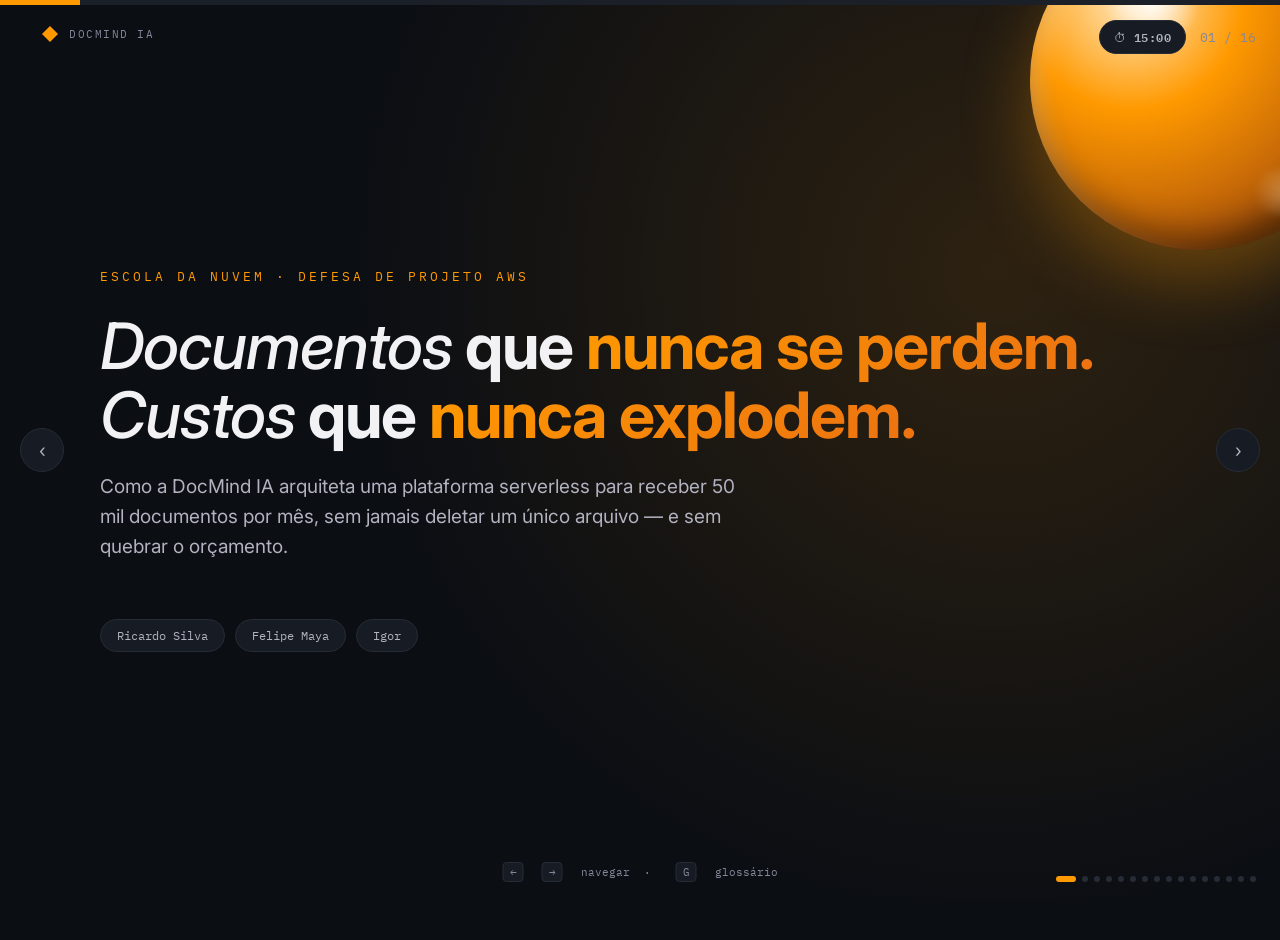
==== commit 216468ad: "Adiciona nomes dos integrantes na apresentação e no README" ====
--- a/index.html
+++ b/index.html
@@ -327,11 +327,9 @@
       <div class="title-main"><em>Documentos</em> que <span class="accent">nunca se perdem.</span><br><em>Custos</em> que <span class="accent">nunca explodem.</span></div>
       <p class="title-sub">Como a DocMind IA arquiteta uma plataforma serverless para receber 50 mil documentos por mês, sem jamais deletar um único arquivo — e sem quebrar o orçamento.</p>
       <div class="team-row">
-        <div class="team-chip"><b>P1</b> — Abertura</div>
-        <div class="team-chip"><b>P2</b> — Arquitetura</div>
-        <div class="team-chip"><b>P3</b> — Segurança & Escala</div>
-        <div class="team-chip"><b>P4</b> — Custos</div>
-        <div class="team-chip"><b>P5</b> — Conclusão</div>
+        <div class="team-chip">Ricardo Silva</div>
+        <div class="team-chip">Felipe Maya</div>
+        <div class="team-chip">Igor</div>
       </div>
     </div>
   </section>
@@ -850,6 +848,11 @@
       <span class="eyebrow" style="text-align:center;">DocMind IA · Escola da Nuvem</span>
       <h1 class="slide-title title-hero" style="text-align:center;">Perguntas?</h1>
       <p class="lede" style="text-align:center; margin:0 auto;">Toda a equipe está pronta para detalhar qualquer camada da arquitetura — do IAM ao custo por GB.</p>
+      <div class="team-row" style="justify-content:center; margin-top:20px;">
+        <div class="team-chip">Ricardo Silva</div>
+        <div class="team-chip">Felipe Maya</div>
+        <div class="team-chip">Igor</div>
+      </div>
     </div>
   </section>
 
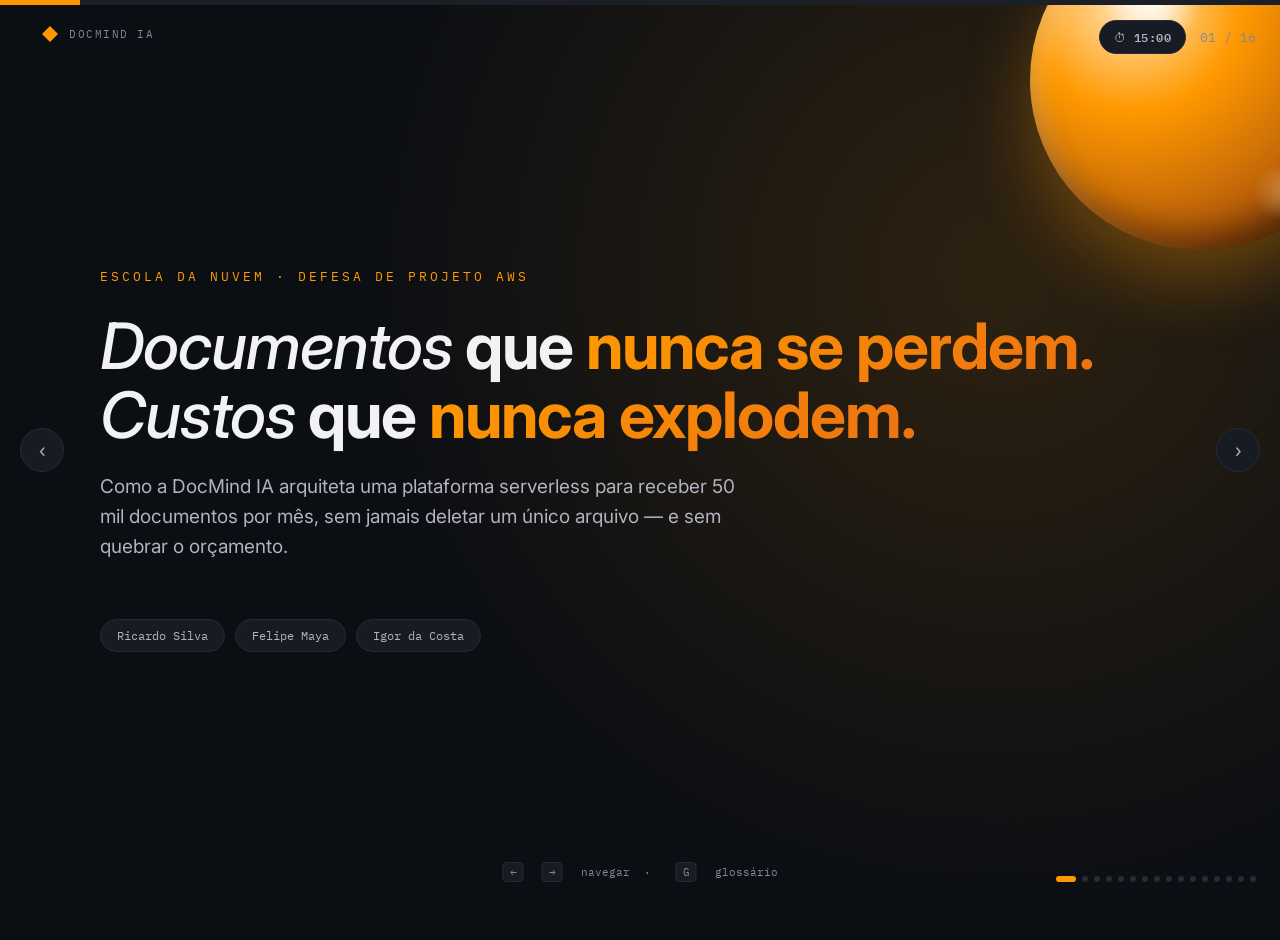
==== commit e3d0121b: "Atualiza nome de Igor para Igor da Costa" ====
--- a/index.html
+++ b/index.html
@@ -329,7 +329,7 @@
       <div class="team-row">
         <div class="team-chip">Ricardo Silva</div>
         <div class="team-chip">Felipe Maya</div>
-        <div class="team-chip">Igor</div>
+        <div class="team-chip">Igor da Costa</div>
       </div>
     </div>
   </section>
@@ -851,7 +851,7 @@
       <div class="team-row" style="justify-content:center; margin-top:20px;">
         <div class="team-chip">Ricardo Silva</div>
         <div class="team-chip">Felipe Maya</div>
-        <div class="team-chip">Igor</div>
+        <div class="team-chip">Igor da Costa</div>
       </div>
     </div>
   </section>
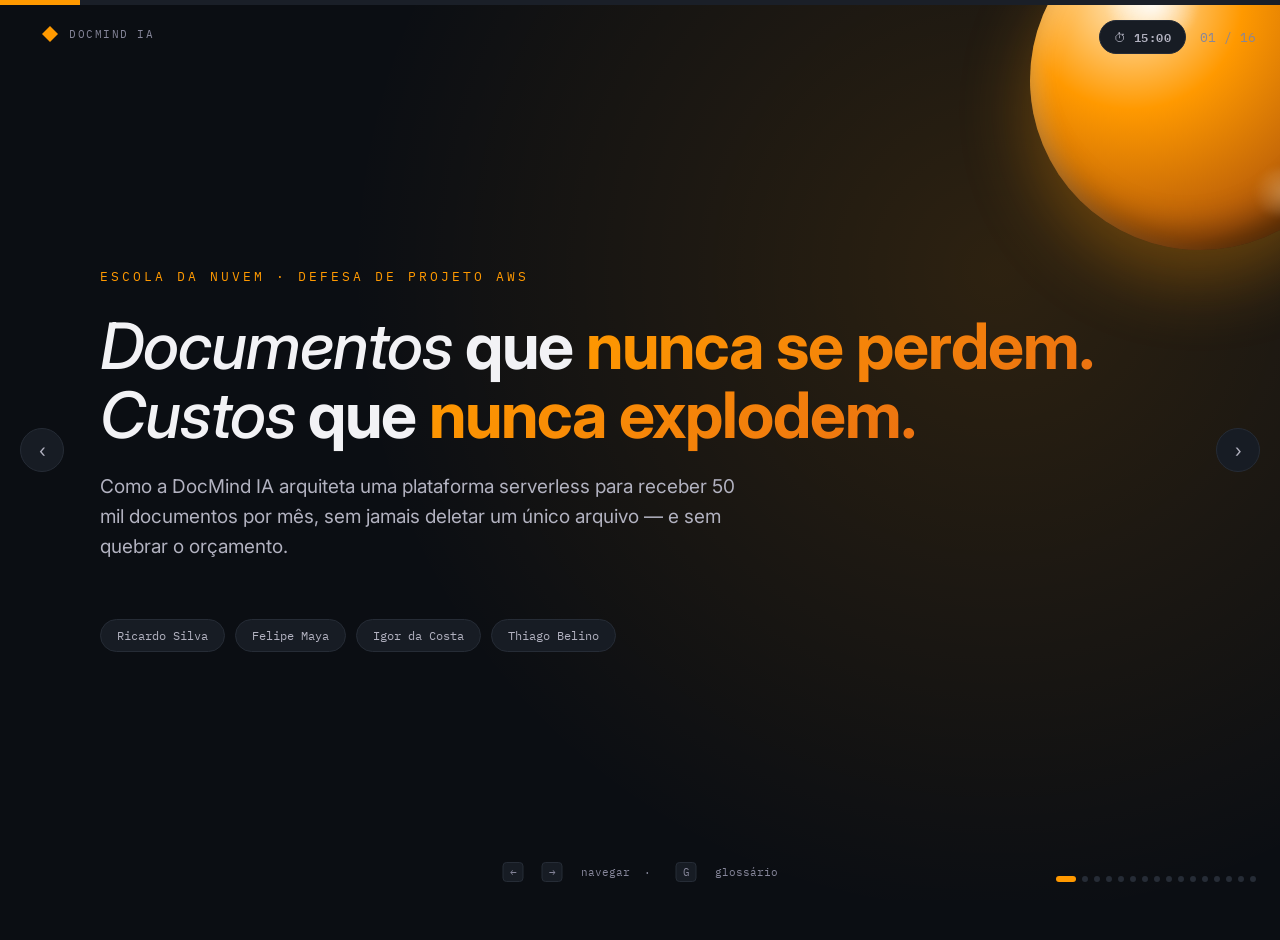
==== commit 75c51653: "Adiciona Thiago Belino à equipe" ====
--- a/index.html
+++ b/index.html
@@ -330,6 +330,7 @@
         <div class="team-chip">Ricardo Silva</div>
         <div class="team-chip">Felipe Maya</div>
         <div class="team-chip">Igor da Costa</div>
+        <div class="team-chip">Thiago Belino</div>
       </div>
     </div>
   </section>
@@ -852,6 +853,7 @@
         <div class="team-chip">Ricardo Silva</div>
         <div class="team-chip">Felipe Maya</div>
         <div class="team-chip">Igor da Costa</div>
+        <div class="team-chip">Thiago Belino</div>
       </div>
     </div>
   </section>
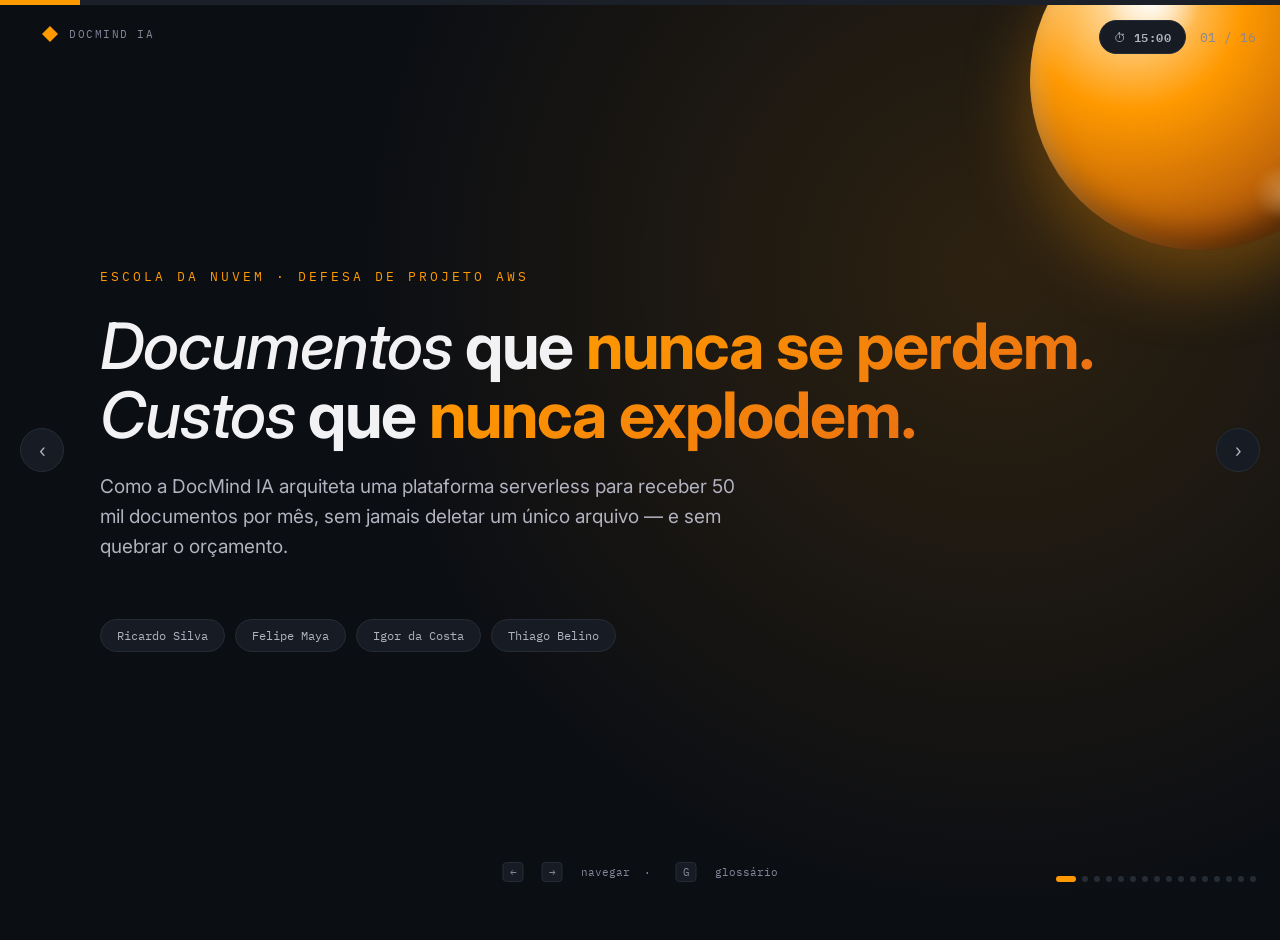
==== commit 9c969e39: "Extrai CSS e JS inline para assets/ separados" ====
--- a/index.html
+++ b/index.html
@@ -6,292 +6,7 @@
 <title>DocMind IA — Defesa do Projeto AWS</title>
 <link rel="preconnect" href="https://fonts.googleapis.com">
 <link href="https://fonts.googleapis.com/css2?family=Inter:ital,wght@0,400;0,500;0,600;0,700;0,800;1,500;1,600&family=IBM+Plex+Mono:wght@400;500;600&display=swap" rel="stylesheet">
-<style>
-:root{
-  --bg:#0B0E13; --bg-alt:#12161D; --card:#171C24;
-  --border:#262C36; --border-soft:#1A1F28;
-  --text:#F2F2F5; --text-muted:#B2B2C0; --text-dim:#86869A;
-  --accent:#FF9900; --accent2:#FFC300; --accent-dim:#5C3814; --accent-soft:rgba(255,153,0,.16);
-  --accent-gradient:linear-gradient(135deg,#FF9900,#EC7211);
-  --teal:#6FBE44; --teal-soft:rgba(111,190,68,.15);
-  --ice:#8C4FFF; --ice-soft:rgba(140,79,255,.17);
-  --green:#45BE8A; --green-soft:rgba(69,190,138,.15);
-  --red:#DD344C; --red-soft:rgba(221,52,76,.15);
-  --display:'Inter',sans-serif; --body:'Inter',sans-serif; --mono:'IBM Plex Mono',monospace;
-}
-*{box-sizing:border-box; margin:0; padding:0;}
-html,body{height:100%; background:var(--bg); color:var(--text); font-family:var(--body); overflow:hidden;}
-::selection{background:var(--accent); color:#0A0A0D;}
-
-/* ---------- Ambient background (bloom + grain) ---------- */
-#ambient{position:fixed; inset:0; z-index:0; pointer-events:none; overflow:hidden;}
-#ambient .bloom{position:absolute; top:-25%; right:-12%; width:75%; height:80%; background:radial-gradient(circle, rgba(255,153,0,.20), rgba(236,114,17,.12) 42%, transparent 70%); filter:blur(30px);}
-#ambient .bloom2{position:absolute; bottom:-30%; left:-15%; width:55%; height:60%; background:radial-gradient(circle, rgba(140,79,255,.07), transparent 70%); filter:blur(40px);}
-#ambient .grain{position:absolute; inset:0; opacity:.045; mix-blend-mode:overlay; background-image:url("data:image/svg+xml;utf8,<svg xmlns='http://www.w3.org/2000/svg'><filter id='n'><feTurbulence type='fractalNoise' baseFrequency='0.85' numOctaves='2' stitchTiles='stitch'/></filter><rect width='100%25' height='100%25' filter='url(%23n)'/></svg>");}
-
-/* ---------- Glossy 3D-simulated decorations (CSS only, no external render) ---------- */
-.glossy-orb{border-radius:50%; background:radial-gradient(circle at 30% 26%, #FFE9C2 0%, #FF9900 32%, #B45A0A 72%, #2A1605 100%); box-shadow:inset -14px -16px 34px rgba(0,0,0,.45), inset 10px 10px 22px rgba(255,255,255,.22), 0 30px 70px rgba(255,153,0,.32); position:relative; pointer-events:none;}
-.glossy-orb::after{content:''; position:absolute; top:16%; left:20%; width:32%; height:22%; background:radial-gradient(circle, rgba(255,255,255,.95), transparent 72%); border-radius:50%; filter:blur(2px);}
-.glossy-orb::before{content:''; position:absolute; bottom:10%; right:14%; width:22%; height:14%; background:radial-gradient(circle, rgba(255,214,153,.4), transparent 70%); border-radius:50%; filter:blur(3px);}
-
-.glossy-ring{border-radius:50%; background:conic-gradient(from 200deg, #2A1605, #FF9900 25%, #FFE9C2 45%, #EC7211 60%, #3d2408 80%, #2A1605); -webkit-mask:radial-gradient(circle, transparent 54%, black 56%); mask:radial-gradient(circle, transparent 54%, black 56%); filter:drop-shadow(0 18px 40px rgba(236,114,17,.3)); pointer-events:none;}
-
-/* ---------- Chrome ---------- */
-#topbar{position:fixed; top:0; left:0; right:0; height:5px; background:var(--border-soft); z-index:100;}
-#progress{height:100%; background:var(--accent); width:0%; transition:width .35s ease;}
-
-#brandMark{position:fixed; top:24px; left:40px; z-index:100; display:flex; align-items:center; gap:9px; font-family:var(--mono); font-size:11px; letter-spacing:1.5px; color:var(--text-dim);}
-
-#hud{position:fixed; top:20px; right:24px; z-index:100; display:flex; align-items:center; gap:14px; font-family:var(--mono); font-size:12px; color:var(--text-muted);}
-#slideCounter{color:var(--text-dim); font-size:13px; padding:0;}
-#timerBox{background:var(--card); border:1px solid var(--border); padding:6px 14px; border-radius:20px; display:flex; align-items:center; gap:8px; cursor:pointer; user-select:none;}
-#timerBox.warn{border-color:var(--red); color:var(--red); background:var(--red-soft);}
-#timerBox span#timerLabel{font-weight:600; letter-spacing:.5px;}
-
-#navHint{position:fixed; bottom:18px; left:50%; transform:translateX(-50%); z-index:100; font-family:var(--mono); font-size:11px; color:var(--text-dim); display:flex; gap:18px; align-items:center;}
-#navHint kbd{background:var(--card); border:1px solid var(--border); border-radius:4px; padding:2px 6px; font-family:var(--mono);}
-
-#dots{position:fixed; bottom:18px; right:24px; z-index:100; display:flex; gap:6px;}
-.dot{width:6px; height:6px; border-radius:50%; background:var(--border); cursor:pointer; transition:all .25s;}
-.dot.active{background:var(--accent); width:20px; border-radius:4px;}
-
-.arrow-btn{position:fixed; top:50%; transform:translateY(-50%); z-index:100; width:44px; height:44px; border-radius:50%; background:var(--card); border:1px solid var(--border); color:var(--text-muted); display:flex; align-items:center; justify-content:center; cursor:pointer; font-size:18px; transition:all .2s;}
-.arrow-btn:hover{background:var(--accent-soft); border-color:var(--accent); color:var(--accent);}
-#prevBtn{left:20px;} #nextBtn{right:20px;}
-
-/* ---------- Presenter badge ---------- */
-.presenter-tag{position:absolute; top:62px; left:40px; display:flex; align-items:center; gap:10px; font-family:var(--mono); font-size:12px; color:var(--text-muted); z-index:5;}
-.presenter-pill{background:var(--accent-soft); color:var(--accent); border:1px solid var(--accent-dim); padding:4px 12px; border-radius:20px; font-weight:600;}
-.time-pill{background:var(--card); border:1px solid var(--border); padding:4px 12px; border-radius:20px;}
-
-/* ---------- Slides ---------- */
-#deck{position:relative; z-index:1; display:flex; height:100vh; width:100vw; transition:transform .55s cubic-bezier(.65,0,.35,1);}
-.slide{min-width:100vw; height:100vh; position:relative; display:flex; flex-direction:column; justify-content:center; padding:90px 100px 70px;}
-.slide-inner{max-width:1180px; margin:0 auto; width:100%;}
-
-.eyebrow{font-family:var(--mono); font-size:10.5px; letter-spacing:1.5px; text-transform:uppercase; color:var(--text-muted); margin-bottom:18px; display:inline-block; border:1px solid var(--border); border-radius:20px; padding:6px 14px;}
-h1.slide-title{font-family:var(--display); font-weight:700; font-size:clamp(23px,2.6vw,30px); line-height:1.22; color:var(--text); margin-bottom:16px;}
-em.em-word, .title-main em{font-style:italic; font-weight:500; color:inherit;}
-h1.slide-title.title-dense{font-size:clamp(19px,2.25vw,26px); margin-bottom:8px;}
-h1.slide-title.title-hero{font-size:clamp(32px,5vw,48px); line-height:1.12;}
-h2.section-title{font-family:var(--display); font-weight:600; font-size:26px; color:var(--text); margin-bottom:6px;}
-p.lede{font-size:17px; line-height:1.65; color:var(--text-muted); max-width:760px;}
-p.small{font-size:14.5px; line-height:1.62; color:var(--text-muted);}
-
-.card{background:rgba(255,255,255,.025); border:1px solid var(--border-soft); border-radius:12px; padding:24px 26px;}
-.grid2{display:grid; grid-template-columns:1fr 1fr; gap:18px;}
-.grid3{display:grid; grid-template-columns:1fr 1fr 1fr; gap:16px;}
-
-.badge-num{width:34px; height:34px; border-radius:10px; background:var(--accent-soft); color:var(--accent); display:flex; align-items:center; justify-content:center; font-family:var(--mono); font-weight:700; font-size:14px; flex-shrink:0;}
-
-/* ---------- Title slide ---------- */
-#slide-0{background:radial-gradient(circle at 78% 30%, rgba(255,153,0,.14), transparent 55%), var(--bg);}
-.title-kicker{font-family:var(--mono); color:var(--accent); font-size:13px; letter-spacing:3px; text-transform:uppercase; margin-bottom:26px;}
-.title-main{font-family:var(--display); font-weight:700; font-size:64px; line-height:1.08; letter-spacing:-1px;}
-.title-main .accent{background:var(--accent-gradient); -webkit-background-clip:text; background-clip:text; color:transparent;}
-.title-sub{margin-top:22px; font-size:19px; color:var(--text-muted); max-width:640px; line-height:1.6;}
-.team-row{margin-top:56px; display:flex; gap:10px; flex-wrap:wrap;}
-.team-chip{font-family:var(--mono); font-size:12px; background:var(--card); border:1px solid var(--border); padding:8px 16px; border-radius:20px; color:var(--text-muted);}
-.team-chip b{color:var(--text);}
-
-/* ---------- Problem slide ---------- */
-/* ---------- Editorial asymmetric layout (Problema) ---------- */
-.slide-editorial{justify-content:flex-start !important; padding-top:110px !important;}
-.editorial-top{max-width:1000px;}
-.problem-grid{display:grid; grid-template-columns:1fr 1fr; gap:64px; margin-top:28px; max-width:920px;}
-.problem-kicker{font-family:var(--mono); font-size:11px; letter-spacing:1px; color:var(--text-dim); text-transform:uppercase; margin-bottom:8px;}
-.problem-col h3{font-family:var(--display); font-weight:700; font-size:19px; margin-bottom:10px;}
-.editorial-bottom{display:flex; align-items:flex-end; gap:60px; justify-content:space-between; margin-top:64px;}
-.mega-title{font-family:var(--display); font-weight:700; font-size:clamp(26px,3.6vw,46px); line-height:1.08; letter-spacing:-.5px; text-transform:uppercase; max-width:760px; flex:2;}
-.mega-title em{font-style:italic; color:var(--accent);}
-.solution-aside{flex:1; min-width:230px; max-width:280px; padding-left:28px; border-left:1px solid var(--border);}
-.aside-stat{margin-top:16px; font-family:var(--mono); font-size:12.5px; color:var(--text-muted); display:flex; align-items:center; gap:10px;}
-.aside-stat span{font-family:var(--display); font-size:32px; font-weight:700; background:var(--accent-gradient); -webkit-background-clip:text; background-clip:text; color:transparent;}
-
-/* ---------- Diagram slide ---------- */
-.diagram-wrap{display:flex; gap:30px; align-items:flex-start; margin-top:24px;}
-.diagram-stage{flex:0 0 1070px; width:1070px; position:relative; height:400px;}
-.node{position:absolute; border-radius:14px; border:1.5px solid var(--border); background:var(--card); padding:14px 16px; cursor:pointer; transition:all .2s; width:150px;}
-.node:hover, .node.active{border-color:var(--accent); background:var(--accent-soft); transform:translateY(-3px);}
-.node .n-icon{width:34px; height:34px; border-radius:9px; display:flex; align-items:center; justify-content:center; background:var(--bg-alt);}
-.node .n-icon svg{width:18px; height:18px;}
-.node .n-title{font-family:var(--display); font-weight:600; font-size:13.5px; margin-top:8px;}
-.node .n-sub{font-size:10.5px; color:var(--text-dim); margin-top:2px;}
-.node.active .n-title{color:var(--accent);}
-#node-cognito{top:170px; left:0px; width:150px;}
-#node-client{top:170px; left:220px;}
-#node-api{top:170px; left:440px;}
-#node-lambda{top:170px; left:660px;}
-#node-s3{top:60px; left:880px; width:170px; border-color:var(--teal); }
-#node-glacier{top:270px; left:880px; width:170px; border-color:var(--teal);}
-.diagram-stage svg.connectors{position:absolute; inset:0; pointer-events:none;}
-.connectors .flow-path{stroke-dasharray:5 5; animation:flowMove 1s linear infinite;}
-.connectors .life-path{stroke-dasharray:4 5; animation:flowMove 2.4s linear infinite;}
-.connectors .download-path{stroke-dasharray:4 4; opacity:.85; animation:flowMove 1.2s linear infinite;}
-@keyframes flowMove{ to { stroke-dashoffset:-10; } }
-.detail-panel{flex:1; min-width:300px; background:var(--card); border:1px solid var(--border); border-radius:14px; padding:26px 28px; min-height:340px;}
-.detail-panel .d-eyebrow{font-family:var(--mono); font-size:11px; color:var(--accent); letter-spacing:1.5px; text-transform:uppercase;}
-.detail-panel h3{font-family:var(--display); font-size:22px; margin:8px 0 14px;}
-.detail-panel p{font-size:14px; line-height:1.65; color:var(--text-muted); margin-bottom:10px;}
-
-/* ---------- Services cards ---------- */
-.svc-grid{display:grid; grid-template-columns:repeat(4,1fr); gap:26px; margin-top:22px;}
-.svc-col{padding-left:22px; border-left:1px solid var(--border);}
-.svc-head{display:flex; align-items:center; gap:12px; margin-bottom:14px;}
-.svc-analogy{font-size:11.5px; color:var(--text-muted); font-style:italic; margin-top:1px;}
-.svc-icon{width:36px; height:36px; border-radius:10px; display:flex; align-items:center; justify-content:center; flex-shrink:0;}
-.svc-icon svg{width:20px; height:20px;}
-.svc-row{margin-bottom:10px;}
-.svc-row .lbl{font-family:var(--mono); font-size:10.5px; color:var(--accent); text-transform:uppercase; letter-spacing:1px;}
-.svc-row .val{font-size:13px; color:var(--text-muted); line-height:1.5; margin-top:3px;}
-.svc-row.alt{margin-top:14px; padding-top:12px; border-top:1px dashed var(--border);}
-.svc-row.alt .lbl{color:var(--text-dim);}
-.svc-row.alt .val{font-size:12.5px; color:var(--text-muted); line-height:1.5;}
-
-/* ---------- Decision matrix ---------- */
-table.matrix{width:100%; border-collapse:collapse;}
-table.matrix thead th{font-family:var(--mono); font-size:10px; text-transform:uppercase; letter-spacing:1px; color:var(--text-dim); text-align:left; padding:8px 14px; border-bottom:1px solid var(--border);}
-table.matrix tbody td{padding:13px 14px; border-bottom:1px solid var(--border-soft); font-size:12.5px; color:var(--text-muted); vertical-align:top; line-height:1.5;}
-table.matrix tbody tr:last-child td{border-bottom:1px solid var(--border);}
-table.matrix td.svc-name{font-family:var(--display); font-weight:700; font-size:14.5px;}
-
-/* ---------- Security rows (big outlined numbers) ---------- */
-.security-row{display:flex; gap:30px; align-items:flex-start; padding:18px 0; border-top:1px solid var(--border-soft);}
-.security-row:first-child{border-top:none; padding-top:6px;}
-.security-num{font-family:var(--display); font-size:58px; font-weight:800; line-height:1; flex-shrink:0; width:80px; color:transparent; -webkit-text-stroke:1.2px var(--border); text-stroke:1.2px var(--border);}
-.layer-title{font-family:var(--display); font-weight:600; font-size:16.5px; padding-top:6px;}
-.layer-desc{font-size:13.5px; color:var(--text-muted); margin-top:5px; line-height:1.55; max-width:640px;}
-code.inline{font-family:var(--mono); background:var(--bg-alt); border:1px solid var(--border); padding:2px 7px; border-radius:5px; font-size:12px; color:var(--teal);}
-
-/* ---------- Calculator ---------- */
-.calc-wrap{display:grid; grid-template-columns:1fr 1.05fr; gap:56px; margin-top:28px;}
-.slider-group{margin-bottom:20px;}
-.slider-group label{display:flex; justify-content:space-between; font-size:13px; color:var(--text-muted); margin-bottom:8px; font-family:var(--mono);}
-.slider-group label b{color:var(--accent); font-weight:600;}
-input[type=range]{width:100%; -webkit-appearance:none; height:4px; background:var(--border); border-radius:3px; outline:none;}
-input[type=range]::-webkit-slider-thumb{-webkit-appearance:none; width:16px; height:16px; border-radius:50%; background:var(--accent); cursor:pointer; border:3px solid #0A0A0D;}
-select{width:100%; padding:9px 12px; border-radius:8px; border:1px solid var(--border); background:var(--bg-alt); color:var(--text); font-family:var(--body); font-size:12.5px; outline:none; cursor:pointer;}
-select:focus{border-color:var(--accent);}
-.toggle-row{display:flex; gap:8px; margin-top:6px;}
-.toggle-btn{flex:1; padding:8px; border-radius:8px; border:1px solid var(--border); background:var(--bg-alt); color:var(--text-muted); font-family:var(--mono); font-size:11.5px; cursor:pointer; text-align:center;}
-.toggle-btn.active{background:var(--accent-soft); border-color:var(--accent); color:var(--accent);}
-
-.result-card{background:var(--card); border:1px solid var(--border); border-radius:14px; padding:24px 26px;}
-.result-total{font-family:var(--display); font-size:38px; font-weight:800; background:var(--accent-gradient); -webkit-background-clip:text; background-clip:text; color:transparent;}
-.result-total span{font-size:13px; -webkit-text-fill-color:var(--text-dim); color:var(--text-dim); font-family:var(--body); font-weight:400;}
-.calc-group{margin-top:18px; padding-top:16px; border-top:1px solid var(--border-soft);}
-.calc-group-head{display:flex; justify-content:space-between; align-items:baseline; font-family:var(--display); font-weight:700; font-size:14px; color:var(--text); margin-bottom:12px;}
-.calc-group-head span:last-child{font-family:var(--mono); font-weight:700; color:var(--accent); font-size:15px;}
-.bar-row{margin-top:16px;}
-.bar-label{display:flex; justify-content:space-between; font-size:11.5px; color:var(--text-muted); font-family:var(--mono); margin-bottom:4px;}
-.bar-track{height:8px; background:var(--bg-alt); border-radius:4px; overflow:hidden;}
-.bar-fill{height:100%; border-radius:4px; transition:width .3s;}
-.compare-line{display:flex; justify-content:space-between; align-items:center; margin-top:18px; padding-top:16px; border-top:1px solid var(--border-soft); font-size:12.5px; color:var(--text-muted);}
-.compare-line .strike{text-decoration:line-through; color:var(--text-dim);}
-.compare-line .save{color:var(--green); font-weight:600;}
-
-/* ---------- Scenario cards ---------- */
-.scenario-mosaic{display:grid; grid-template-columns:1fr 1.15fr; grid-template-rows:1fr 1fr; gap:16px;}
-.scenario-mosaic .scenario-card:nth-child(1){grid-column:1; grid-row:1;}
-.scenario-mosaic .scenario-card:nth-child(3){grid-column:1; grid-row:2;}
-.scenario-mosaic .scenario-card.span-tall{grid-column:2; grid-row:1 / 3; display:flex; flex-direction:column;}
-.scenario-card{background:var(--card); border:1px solid var(--border); border-radius:14px; padding:24px; position:relative;}
-.scenario-card.featured{border:none; background:var(--accent-gradient); color:#000;}
-.scenario-card.featured .scenario-tag{color:rgba(0,0,0,.7);}
-.scenario-card.featured .scenario-price{color:#000;}
-.scenario-card.featured .scenario-desc{color:rgba(0,0,0,.8);}
-.scenario-card.featured .scenario-desc li:before{color:#000;}
-.scenario-card.featured .small{color:rgba(0,0,0,.7);}
-.scenario-tag{font-family:var(--mono); font-size:10.5px; text-transform:uppercase; letter-spacing:1.5px; color:var(--text-dim);}
-.scenario-price{font-family:var(--display); font-size:30px; font-weight:700; margin:8px 0 4px;}
-.scenario-desc{font-size:12.5px; color:var(--text-muted); line-height:1.5; margin-top:10px;}
-.scenario-desc li{margin-bottom:5px; list-style:none; padding-left:14px; position:relative;}
-.scenario-desc li:before{content:"→"; position:absolute; left:0; color:var(--accent);}
-
-/* ---------- Staggered process grid (Melhorias Futuras) ---------- */
-.process-grid{position:relative; display:grid; grid-template-columns:1fr 1fr; column-gap:70px; row-gap:30px; margin-top:14px;}
-.process-grid::before{content:''; position:absolute; left:calc(50% - 35px); top:6px; bottom:70px; width:1px; background:var(--border);}
-.process-item::before{content:''; position:absolute; top:20px; left:-35px; width:35px; height:1px; background:var(--border); display:none;}
-.process-item:nth-child(even)::before{display:block;}
-.process-item{position:relative; padding-top:16px; border-top:1px solid var(--border-soft);}
-.process-item.offset-1{margin-top:54px;}
-.process-item.offset-2{margin-top:18px;}
-.process-item.offset-3{margin-top:66px;}
-.process-item.full-span{grid-column:1 / 3; max-width:640px; margin-top:12px;}
-.process-num{font-family:var(--mono); font-size:13px; color:var(--text-dim); margin-bottom:9px;}
-.process-num span{color:var(--accent);}
-.process-item h3{font-family:var(--display); font-weight:700; font-size:16px; margin-bottom:7px;}
-
-.future-card{padding:18px 20px;}
-.future-card .fc-head{display:flex; align-items:center; gap:12px; margin-bottom:4px;}
-.fc-icon{width:32px; height:32px; border-radius:9px; display:flex; align-items:center; justify-content:center; flex-shrink:0;}
-.fc-icon svg{width:17px; height:17px;}
-.future-title{font-family:var(--display); font-weight:700; font-size:15px; margin:0;}
-
-/* ---------- README / terminal mockup ---------- */
-.readme-mock{background:var(--bg-alt); border:1px solid var(--border); border-radius:14px; padding:20px 22px;}
-.readme-mock .rm-title{display:flex; gap:6px; align-items:center; margin-bottom:14px; font-family:var(--mono); font-size:11px; color:var(--text-dim); letter-spacing:.5px;}
-.readme-mock .rm-dot{width:8px; height:8px; border-radius:50%; display:inline-block;}
-.readme-mock pre{font-family:var(--mono); font-size:11.5px; line-height:1.75; color:var(--text-muted); white-space:pre; overflow-x:auto; margin:0;}
-.readme-mock .accent-line{color:var(--teal);}
-.readme-mock .cmd{color:var(--accent);}
-
-/* ---------- Arquitetura futura (slide 12) ---------- */
-.future-arch-flow{display:flex; align-items:center; gap:10px; margin-top:14px;}
-.future-arch-flow .arch-node{flex:1;}
-.future-arch-flow .arch-arrow{color:var(--accent); font-size:18px; flex-shrink:0; font-weight:700;}
-.arch-node{background:var(--card); border:1.5px solid var(--border); border-radius:12px; padding:16px 12px; text-align:center;}
-.arch-node .arch-icon{width:40px; height:40px; border-radius:11px; margin:0 auto 10px; overflow:hidden; background:var(--bg-alt);}
-.arch-node .arch-title{font-family:var(--display); font-weight:700; font-size:13px;}
-.arch-node .arch-sub{font-size:10.5px; color:var(--text-dim); margin-top:4px; line-height:1.4;}
-.future-arch-grid{display:grid; grid-template-columns:repeat(5,1fr); gap:14px; margin-top:14px;}
-.future-arch-grid .arch-node{border-style:dashed; border-color:#3a3220;}
-.future-arch-grid .arch-node .attach-to{margin-top:9px; font-family:var(--mono); font-size:9px; color:var(--accent); background:var(--accent-soft); border-radius:12px; padding:3px 8px; display:inline-block;}
-.arch-legend{display:flex; gap:26px; margin-top:20px; font-size:11.5px; color:var(--text-dim); align-items:center; flex-wrap:wrap;}
-.arch-legend .lg-swatch{width:16px; height:0; display:inline-block; margin-right:7px; vertical-align:middle; border-top:2px solid var(--border);}
-.arch-legend .lg-swatch.dashed{border-top:2px dashed #3a3220;}
-
-/* ---------- CLI / terminal de execução ---------- */
-.cli-terminal{margin-top:18px; background:#08080B; border:1px solid var(--border); border-left:3px solid var(--accent); border-radius:8px; padding:12px 18px 14px; font-family:var(--mono);}
-.cli-terminal .cli-title{font-size:10px; color:var(--text-dim); text-transform:uppercase; letter-spacing:1.2px; margin-bottom:8px;}
-.cli-log{max-height:96px; overflow-y:auto;}
-.cli-line{font-size:11.5px; line-height:1.7; color:var(--text-muted); white-space:pre-wrap;}
-.cli-line .cli-time{color:var(--text-dim); margin-right:8px;}
-
-/* ---------- Checklist ---------- */
-.check-item{display:flex; gap:14px; align-items:flex-start; padding:14px 0;}
-.check-icon{width:30px; height:30px; border-radius:8px; background:var(--green-soft); color:var(--green); display:flex; align-items:center; justify-content:center; flex-shrink:0; font-size:14px; font-weight:700;}
-
-/* ---------- Final ---------- */
-#slide-13{background:radial-gradient(circle at 30% 60%, rgba(255,153,0,.11), transparent 55%), var(--bg); text-align:center;}
-#slide-13 .slide-inner{display:flex; flex-direction:column; align-items:center;}
-
-/* ---------- Glossary panel ---------- */
-#glossaryPanel{position:fixed; top:0; right:0; bottom:0; width:340px; background:#08080B; border-left:2px solid var(--teal); padding:24px 26px; overflow-y:auto; transform:translateX(100%); transition:transform .3s ease; z-index:200;}
-#glossaryPanel.open{transform:translateX(0);}
-#glossaryPanel .np-label{font-family:var(--mono); font-size:11px; text-transform:uppercase; letter-spacing:1.5px; margin-bottom:16px;}
-.gloss-item{padding:12px 0; border-bottom:1px solid var(--border-soft);}
-.gloss-item:last-child{border-bottom:none;}
-.gloss-term{font-family:var(--display); font-weight:600; font-size:13.5px; color:var(--text);}
-.gloss-def{font-size:12px; color:var(--text-muted); margin-top:3px; line-height:1.5;}
-
-@media (max-width:900px){
-  .slide{padding:70px 26px 90px;}
-  .title-main{font-size:38px;}
-  .grid2,.grid3,.calc-wrap,.diagram-wrap{grid-template-columns:1fr; display:flex; flex-direction:column;}
-  .diagram-stage{width:100%; flex:none; transform:scale(.72); transform-origin:top left; margin-bottom:-110px;}
-  .slide-editorial{padding-top:80px !important;}
-  .problem-grid, .process-grid{grid-template-columns:1fr; row-gap:22px;}
-  .process-item.offset-1, .process-item.offset-2, .process-item.offset-3{margin-top:0;}
-  .process-item.full-span{grid-column:1;}
-  .editorial-bottom{flex-direction:column; align-items:flex-start; gap:24px;}
-  .solution-aside{border-left:none; border-top:1px solid var(--border); padding-left:0; padding-top:18px; max-width:100%;}
-  .scenario-mosaic{grid-template-columns:1fr; grid-template-rows:auto;}
-  .scenario-mosaic .scenario-card:nth-child(1), .scenario-mosaic .scenario-card:nth-child(3), .scenario-mosaic .scenario-card.span-tall{grid-column:1; grid-row:auto;}
-  .svc-grid{grid-template-columns:1fr; row-gap:26px;}
-  #brandMark{display:none;}
-}
-</style>
+<link rel="stylesheet" href="assets/css/presentation.css">
 </head>
 <body>
 
@@ -865,195 +580,6 @@
   <div id="glossaryGrid"></div>
 </div>
 
-<script>
-const totalSlides = 16;
-let current = 0;
-const deck = document.getElementById('deck');
-const dotsWrap = document.getElementById('dots');
-
-for(let i=0;i<totalSlides;i++){
-  const d = document.createElement('div');
-  d.className = 'dot' + (i===0?' active':'');
-  d.onclick = () => goTo(i);
-  dotsWrap.appendChild(d);
-}
-
-function render(){
-  deck.style.transform = `translateX(-${current*100}vw)`;
-  document.getElementById('progress').style.width = `${((current+1)/totalSlides)*100}%`;
-  document.getElementById('slideCounter').textContent = String(current+1).padStart(2,'0') + ' / ' + totalSlides;
-  document.querySelectorAll('.dot').forEach((d,i)=>d.classList.toggle('active', i===current));
-}
-function go(dir){ goTo(Math.min(totalSlides-1, Math.max(0, current+dir))); }
-function goTo(i){ current = i; render(); }
-render();
-
-const glossary = [
-  ["Amazon Cognito", "Serviço de identidade gerenciado da AWS — cuida de cadastro, login e emissão de token, sem precisar programar autenticação do zero."],
-  ["Serverless", "Sem servidor fixo pra gerenciar. O código só \"liga\" no exato momento de uma requisição, e a AWS cuida do resto."],
-  ["API Gateway", "A porta de entrada única do sistema — recebe cada pedido do cliente e confere quem está pedindo antes de deixar passar."],
-  ["AWS Lambda", "Um pedaço de código que roda sob demanda, sem servidor dedicado. Paga-se só pelos segundos em que ele realmente executa."],
-  ["Amazon S3", "O serviço de armazenamento de arquivos da AWS — o \"HD\" onde os documentos ficam guardados."],
-  ["IAM", "O sistema de permissões da AWS — decide, regra por regra, quem pode fazer o quê em cada recurso."],
-  ["Presigned URL", "Um link de acesso temporário e assinado digitalmente — funciona por poucos minutos e depois expira sozinho."],
-  ["Lifecycle (S3)", "Uma regra automática que muda o arquivo de \"prateleira\" (classe de armazenamento) conforme o tempo passa — sem apagar nada."],
-  ["Glacier Deep Archive", "A classe de armazenamento mais barata da AWS — ideal pra guardar dados por muito tempo, com acesso mais lento (~12h)."],
-  ["Multi-tenant", "Vários clientes dividindo a mesma infraestrutura, mas isolados uns dos outros como se cada um tivesse a sua."],
-  ["Free Tier", "A cota mensal gratuita que a AWS oferece pra cada serviço — renova todo mês, não é um bônus único."],
-];
-document.getElementById('glossaryGrid').innerHTML = glossary.map(([t,d])=>
-  `<div class="gloss-item"><div class="gloss-term">${t}</div><div class="gloss-def">${d}</div></div>`
-).join('');
-
-document.addEventListener('keydown', (e)=>{
-  if(e.key==='ArrowRight'||e.key===' ') go(1);
-  if(e.key==='ArrowLeft') go(-1);
-  if(e.key.toLowerCase()==='g'){ document.getElementById('glossaryPanel').classList.toggle('open'); }
-});
-
-/* ---------- Timer ---------- */
-let timeLeft = 15*60, timerRunning=false, timerInterval=null;
-function fmt(s){ const m=Math.floor(s/60), sec=s%60; return String(m).padStart(2,'0')+':'+String(sec).padStart(2,'0'); }
-function toggleTimer(){
-  timerRunning = !timerRunning;
-  if(timerRunning){
-    timerInterval = setInterval(()=>{
-      timeLeft = Math.max(0,timeLeft-1);
-      document.getElementById('timerLabel').textContent = fmt(timeLeft);
-      document.getElementById('timerBox').classList.toggle('warn', timeLeft<=60);
-    },1000);
-  } else { clearInterval(timerInterval); }
-}
-
-/* ---------- Diagram interactivity ---------- */
-const diagramData = {
-  client: {t:"Cliente", d:["Envia o PDF/imagem junto com sua identificação (token de autenticação).","Do lado do cliente, tudo parece uma chamada HTTPS simples — toda a complexidade de segurança fica escondida atrás do API Gateway."]},
-  cognito: {t:"Amazon Cognito", d:["Acontece uma única vez, antes do cliente começar a enviar qualquer arquivo — login, verificação e emissão do token, sem nenhuma senha guardada à mão pela aplicação.","O token (JWT) fica com o cliente e é reaproveitado em cada upload/download — não é preciso passar pelo Cognito de novo a cada requisição."]},
-  api: {t:"Amazon API Gateway", d:["Primeira parada de toda requisição. Valida o token do usuário antes de deixar qualquer coisa passar.","Repassa para a Lambda já com o ID do usuário autenticado extraído do token — nunca de um campo livre do formulário."]},
-  lambda: {t:"AWS Lambda", d:["Monta a chave usuario-{id}/arquivo.pdf usando o ID vindo do token, nunca de um input do cliente.","Gera uma URL assinada (presigned) de curtíssima duração, restrita a esse único objeto."]},
-  s3standard: {t:"S3 Standard", d:["Guarda os documentos dos últimos 12 meses — a janela de acesso ativo do cliente.","Acesso instantâneo, ideal para quando o cliente ainda consulta o arquivo com frequência."]},
-  glacier: {t:"S3 Glacier Deep Archive", d:["Recebe automaticamente, via Lifecycle, tudo que passou de 365 dias — sem intervenção manual.","23x mais barato que o Standard. O dado nunca é apagado, só muda de 'prateleira'."]},
-};
-const cliMessages = {
-  client: '<span style="color:var(--text);">[HTTPS_REQUEST]</span> Cliente autenticado envia requisição com token Bearer no header.',
-  cognito: '<span style="color:var(--ice);">[COGNITO]</span> (Passo único, prévio) Credenciais validadas no User Pool. Token JWT emitido — sub do usuário embutido e assinado.',
-  api: '<span style="color:#8C4FFF;">[API_GATEWAY]</span> Token validado na borda. ID do usuário extraído e injetado no contexto — requisição roteada para a Lambda.',
-  lambda: '<span style="color:var(--accent);">[LAMBDA]</span> Execução iniciada. Gerando URL assinada restrita a <span style="color:var(--accent);">usuario-{id}/*</span> — expira em minutos.',
-  s3standard: '<span style="color:var(--teal);">[S3_STANDARD]</span> Objeto localizado na camada quente. Upload/download liberado via link temporário.',
-  glacier: '<span style="color:var(--teal);">[S3_LIFECYCLE]</span> Objeto completou 365 dias — regra de Lifecycle migra automaticamente para Glacier Deep Archive.',
-};
-function cliLog(target){
-  const log = document.getElementById('cliLog');
-  const time = new Date().toLocaleTimeString('pt-BR');
-  const line = document.createElement('div');
-  line.className = 'cli-line';
-  line.innerHTML = `<span class="cli-time">[${time}]</span>${cliMessages[target]}`;
-  log.appendChild(line);
-  log.scrollTop = log.scrollHeight;
-}
-document.querySelectorAll('.node').forEach(node=>{
-  node.addEventListener('click', ()=>{
-    document.querySelectorAll('.node').forEach(n=>n.classList.remove('active'));
-    node.classList.add('active');
-    const data = diagramData[node.dataset.target];
-    document.getElementById('detailPanel').innerHTML = `<div class="d-eyebrow">Componente selecionado</div><h3>${data.t}</h3>${data.d.map(p=>`<p>${p}</p>`).join('')}`;
-    cliLog(node.dataset.target);
-  });
-});
-document.getElementById('node-client').click();
-
-/* ---------- Cost calculator ---------- */
-const PRICE = {
-  s3Standard: 0.023, s3Glacier: 0.00099, s3Put: 0.005, s3Get: 0.0004,
-  lambdaReq: 0.20, lambdaFreeReq: 1000000, lambdaGBsX86: 0.0000166667, lambdaGBsArm: 0.0000133334, lambdaFreeGBs: 400000,
-  apiRest: 3.50, apiHttp: 1.00,
-  transferFreeGB: 100, transferRate: 0.09
-};
-let apiType = 'REST';
-function setApi(t){
-  apiType = t;
-  document.getElementById('btnRest').classList.toggle('active', t==='REST');
-  document.getElementById('btnHttp').classList.toggle('active', t==='HTTP');
-  updateCalc();
-}
-function money(v){ return '$' + v.toLocaleString('en-US', {minimumFractionDigits:2, maximumFractionDigits:2}); }
-
-function updateCalc(){
-  const files = +document.getElementById('rngFiles').value;
-  const size = +document.getElementById('rngSize').value;
-  const months = +document.getElementById('rngMonths').value;
-  const downloadsPerFile = +document.getElementById('rngDownloads').value;
-  document.getElementById('lblFiles').textContent = files.toLocaleString('pt-BR');
-  document.getElementById('lblSize').textContent = size.toFixed(1);
-  document.getElementById('lblMonths').textContent = months;
-  document.getElementById('lblDownloads').textContent = downloadsPerFile.toFixed(1);
-
-  // ---- Armazenamento (sempre presente, independe de download) ----
-  const monthlyGB = (files*size)/1000;
-  const stdMonths = Math.min(months,12);
-  const glMonths = Math.max(months-12,0);
-  const stdGB = stdMonths*monthlyGB;
-  const glGB = glMonths*monthlyGB;
-  const storageCost = stdGB*PRICE.s3Standard + glGB*PRICE.s3Glacier;
-  const noLifecycle = months*monthlyGB*PRICE.s3Standard;
-
-  // ---- Upload vs Download, cada um com sua fatia de S3 + Lambda + API ----
-  const puts = files;
-  const gets = files*downloadsPerFile;
-  const totalReq = puts+gets;
-
-  const s3PutCost = (puts/1000)*PRICE.s3Put;
-  const s3GetCost = (gets/1000)*PRICE.s3Get;
-
-  const memoryGb = 512/1024;
-  const lambdaRate = PRICE.lambdaGBsX86;
-  const billableReq = Math.max(totalReq-PRICE.lambdaFreeReq,0);
-  const gbSeconds = totalReq*memoryGb*0.3;
-  const billableGBs = Math.max(gbSeconds-PRICE.lambdaFreeGBs,0);
-  const lambdaCostTotal = (billableReq/1000000)*PRICE.lambdaReq + billableGBs*lambdaRate;
-
-  const apiRate = apiType==='REST'?PRICE.apiRest:PRICE.apiHttp;
-  const apiCostTotal = (totalReq/1000000)*apiRate;
-
-  // Rateia Lambda + API Gateway proporcionalmente entre upload e download
-  const putShare = totalReq>0 ? puts/totalReq : 0;
-  const getShare = totalReq>0 ? gets/totalReq : 0;
-  const lambdaUpload = lambdaCostTotal*putShare, lambdaDownload = lambdaCostTotal*getShare;
-  const apiUpload = apiCostTotal*putShare, apiDownload = apiCostTotal*getShare;
-
-  const downloadGB = (gets*size)/1000;
-  const billableTransferGB = Math.max(downloadGB-PRICE.transferFreeGB,0);
-  const transferCost = billableTransferGB*PRICE.transferRate;
-
-  const uploadCost = s3PutCost + lambdaUpload + apiUpload;
-  const readCost = s3GetCost + lambdaDownload + apiDownload;
-
-  const keepRunning = storageCost + uploadCost;
-  const downloadTotal = readCost + transferCost;
-
-  const total = keepRunning + downloadTotal;
-  const totalNoLifecycle = (noLifecycle+uploadCost) + downloadTotal;
-
-  document.getElementById('resultTotal').innerHTML = money(total)+'<span>/mês total</span>';
-  document.getElementById('valKeepRunning').textContent = money(keepRunning);
-  document.getElementById('valDownload').textContent = money(downloadTotal);
-  document.getElementById('valStorage').textContent = money(storageCost);
-  document.getElementById('valUpload').textContent = money(uploadCost);
-  document.getElementById('valRead').textContent = money(readCost) + (readCost < 0.005 ? ' · Free Tier' : '');
-  document.getElementById('valTransfer').textContent = money(transferCost);
-  document.getElementById('valNoLifecycle').textContent = money(totalNoLifecycle);
-
-  const savingsPct = totalNoLifecycle>0 ? Math.round((1-total/totalNoLifecycle)*100) : 0;
-  document.getElementById('valSavings').textContent = 'economia de ' + Math.max(savingsPct,0) + '%';
-
-  const totalForBars = total || 0.0001;
-  document.getElementById('barStorage').style.width = (storageCost/totalForBars*100)+'%';
-  document.getElementById('barUpload').style.width = Math.max((uploadCost/totalForBars*100),1)+'%';
-  document.getElementById('barRead').style.width = Math.max((readCost/totalForBars*100),1)+'%';
-  document.getElementById('barTransfer').style.width = (transferCost/totalForBars*100)+'%';
-}
-['rngFiles','rngSize','rngMonths','rngDownloads'].forEach(id=>document.getElementById(id).addEventListener('input', updateCalc));
-updateCalc();
-</script>
+<script src="assets/js/presentation.js"></script>
 </body>
 </html>
--- a/assets/css/presentation.css
+++ b/assets/css/presentation.css
@@ -0,0 +1,284 @@
+:root{
+  --bg:#0B0E13; --bg-alt:#12161D; --card:#171C24;
+  --border:#262C36; --border-soft:#1A1F28;
+  --text:#F2F2F5; --text-muted:#B2B2C0; --text-dim:#86869A;
+  --accent:#FF9900; --accent2:#FFC300; --accent-dim:#5C3814; --accent-soft:rgba(255,153,0,.16);
+  --accent-gradient:linear-gradient(135deg,#FF9900,#EC7211);
+  --teal:#6FBE44; --teal-soft:rgba(111,190,68,.15);
+  --ice:#8C4FFF; --ice-soft:rgba(140,79,255,.17);
+  --green:#45BE8A; --green-soft:rgba(69,190,138,.15);
+  --red:#DD344C; --red-soft:rgba(221,52,76,.15);
+  --display:'Inter',sans-serif; --body:'Inter',sans-serif; --mono:'IBM Plex Mono',monospace;
+}
+*{box-sizing:border-box; margin:0; padding:0;}
+html,body{height:100%; background:var(--bg); color:var(--text); font-family:var(--body); overflow:hidden;}
+::selection{background:var(--accent); color:#0A0A0D;}
+
+/* ---------- Ambient background (bloom + grain) ---------- */
+#ambient{position:fixed; inset:0; z-index:0; pointer-events:none; overflow:hidden;}
+#ambient .bloom{position:absolute; top:-25%; right:-12%; width:75%; height:80%; background:radial-gradient(circle, rgba(255,153,0,.20), rgba(236,114,17,.12) 42%, transparent 70%); filter:blur(30px);}
+#ambient .bloom2{position:absolute; bottom:-30%; left:-15%; width:55%; height:60%; background:radial-gradient(circle, rgba(140,79,255,.07), transparent 70%); filter:blur(40px);}
+#ambient .grain{position:absolute; inset:0; opacity:.045; mix-blend-mode:overlay; background-image:url("data:image/svg+xml;utf8,<svg xmlns='http://www.w3.org/2000/svg'><filter id='n'><feTurbulence type='fractalNoise' baseFrequency='0.85' numOctaves='2' stitchTiles='stitch'/></filter><rect width='100%25' height='100%25' filter='url(%23n)'/></svg>");}
+
+/* ---------- Glossy 3D-simulated decorations (CSS only, no external render) ---------- */
+.glossy-orb{border-radius:50%; background:radial-gradient(circle at 30% 26%, #FFE9C2 0%, #FF9900 32%, #B45A0A 72%, #2A1605 100%); box-shadow:inset -14px -16px 34px rgba(0,0,0,.45), inset 10px 10px 22px rgba(255,255,255,.22), 0 30px 70px rgba(255,153,0,.32); position:relative; pointer-events:none;}
+.glossy-orb::after{content:''; position:absolute; top:16%; left:20%; width:32%; height:22%; background:radial-gradient(circle, rgba(255,255,255,.95), transparent 72%); border-radius:50%; filter:blur(2px);}
+.glossy-orb::before{content:''; position:absolute; bottom:10%; right:14%; width:22%; height:14%; background:radial-gradient(circle, rgba(255,214,153,.4), transparent 70%); border-radius:50%; filter:blur(3px);}
+
+.glossy-ring{border-radius:50%; background:conic-gradient(from 200deg, #2A1605, #FF9900 25%, #FFE9C2 45%, #EC7211 60%, #3d2408 80%, #2A1605); -webkit-mask:radial-gradient(circle, transparent 54%, black 56%); mask:radial-gradient(circle, transparent 54%, black 56%); filter:drop-shadow(0 18px 40px rgba(236,114,17,.3)); pointer-events:none;}
+
+/* ---------- Chrome ---------- */
+#topbar{position:fixed; top:0; left:0; right:0; height:5px; background:var(--border-soft); z-index:100;}
+#progress{height:100%; background:var(--accent); width:0%; transition:width .35s ease;}
+
+#brandMark{position:fixed; top:24px; left:40px; z-index:100; display:flex; align-items:center; gap:9px; font-family:var(--mono); font-size:11px; letter-spacing:1.5px; color:var(--text-dim);}
+
+#hud{position:fixed; top:20px; right:24px; z-index:100; display:flex; align-items:center; gap:14px; font-family:var(--mono); font-size:12px; color:var(--text-muted);}
+#slideCounter{color:var(--text-dim); font-size:13px; padding:0;}
+#timerBox{background:var(--card); border:1px solid var(--border); padding:6px 14px; border-radius:20px; display:flex; align-items:center; gap:8px; cursor:pointer; user-select:none;}
+#timerBox.warn{border-color:var(--red); color:var(--red); background:var(--red-soft);}
+#timerBox span#timerLabel{font-weight:600; letter-spacing:.5px;}
+
+#navHint{position:fixed; bottom:18px; left:50%; transform:translateX(-50%); z-index:100; font-family:var(--mono); font-size:11px; color:var(--text-dim); display:flex; gap:18px; align-items:center;}
+#navHint kbd{background:var(--card); border:1px solid var(--border); border-radius:4px; padding:2px 6px; font-family:var(--mono);}
+
+#dots{position:fixed; bottom:18px; right:24px; z-index:100; display:flex; gap:6px;}
+.dot{width:6px; height:6px; border-radius:50%; background:var(--border); cursor:pointer; transition:all .25s;}
+.dot.active{background:var(--accent); width:20px; border-radius:4px;}
+
+.arrow-btn{position:fixed; top:50%; transform:translateY(-50%); z-index:100; width:44px; height:44px; border-radius:50%; background:var(--card); border:1px solid var(--border); color:var(--text-muted); display:flex; align-items:center; justify-content:center; cursor:pointer; font-size:18px; transition:all .2s;}
+.arrow-btn:hover{background:var(--accent-soft); border-color:var(--accent); color:var(--accent);}
+#prevBtn{left:20px;} #nextBtn{right:20px;}
+
+/* ---------- Presenter badge ---------- */
+.presenter-tag{position:absolute; top:62px; left:40px; display:flex; align-items:center; gap:10px; font-family:var(--mono); font-size:12px; color:var(--text-muted); z-index:5;}
+.presenter-pill{background:var(--accent-soft); color:var(--accent); border:1px solid var(--accent-dim); padding:4px 12px; border-radius:20px; font-weight:600;}
+.time-pill{background:var(--card); border:1px solid var(--border); padding:4px 12px; border-radius:20px;}
+
+/* ---------- Slides ---------- */
+#deck{position:relative; z-index:1; display:flex; height:100vh; width:100vw; transition:transform .55s cubic-bezier(.65,0,.35,1);}
+.slide{min-width:100vw; height:100vh; position:relative; display:flex; flex-direction:column; justify-content:center; padding:90px 100px 70px;}
+.slide-inner{max-width:1180px; margin:0 auto; width:100%;}
+
+.eyebrow{font-family:var(--mono); font-size:10.5px; letter-spacing:1.5px; text-transform:uppercase; color:var(--text-muted); margin-bottom:18px; display:inline-block; border:1px solid var(--border); border-radius:20px; padding:6px 14px;}
+h1.slide-title{font-family:var(--display); font-weight:700; font-size:clamp(23px,2.6vw,30px); line-height:1.22; color:var(--text); margin-bottom:16px;}
+em.em-word, .title-main em{font-style:italic; font-weight:500; color:inherit;}
+h1.slide-title.title-dense{font-size:clamp(19px,2.25vw,26px); margin-bottom:8px;}
+h1.slide-title.title-hero{font-size:clamp(32px,5vw,48px); line-height:1.12;}
+h2.section-title{font-family:var(--display); font-weight:600; font-size:26px; color:var(--text); margin-bottom:6px;}
+p.lede{font-size:17px; line-height:1.65; color:var(--text-muted); max-width:760px;}
+p.small{font-size:14.5px; line-height:1.62; color:var(--text-muted);}
+
+.card{background:rgba(255,255,255,.025); border:1px solid var(--border-soft); border-radius:12px; padding:24px 26px;}
+.grid2{display:grid; grid-template-columns:1fr 1fr; gap:18px;}
+.grid3{display:grid; grid-template-columns:1fr 1fr 1fr; gap:16px;}
+
+.badge-num{width:34px; height:34px; border-radius:10px; background:var(--accent-soft); color:var(--accent); display:flex; align-items:center; justify-content:center; font-family:var(--mono); font-weight:700; font-size:14px; flex-shrink:0;}
+
+/* ---------- Title slide ---------- */
+#slide-0{background:radial-gradient(circle at 78% 30%, rgba(255,153,0,.14), transparent 55%), var(--bg);}
+.title-kicker{font-family:var(--mono); color:var(--accent); font-size:13px; letter-spacing:3px; text-transform:uppercase; margin-bottom:26px;}
+.title-main{font-family:var(--display); font-weight:700; font-size:64px; line-height:1.08; letter-spacing:-1px;}
+.title-main .accent{background:var(--accent-gradient); -webkit-background-clip:text; background-clip:text; color:transparent;}
+.title-sub{margin-top:22px; font-size:19px; color:var(--text-muted); max-width:640px; line-height:1.6;}
+.team-row{margin-top:56px; display:flex; gap:10px; flex-wrap:wrap;}
+.team-chip{font-family:var(--mono); font-size:12px; background:var(--card); border:1px solid var(--border); padding:8px 16px; border-radius:20px; color:var(--text-muted);}
+.team-chip b{color:var(--text);}
+
+/* ---------- Problem slide ---------- */
+/* ---------- Editorial asymmetric layout (Problema) ---------- */
+.slide-editorial{justify-content:flex-start !important; padding-top:110px !important;}
+.editorial-top{max-width:1000px;}
+.problem-grid{display:grid; grid-template-columns:1fr 1fr; gap:64px; margin-top:28px; max-width:920px;}
+.problem-kicker{font-family:var(--mono); font-size:11px; letter-spacing:1px; color:var(--text-dim); text-transform:uppercase; margin-bottom:8px;}
+.problem-col h3{font-family:var(--display); font-weight:700; font-size:19px; margin-bottom:10px;}
+.editorial-bottom{display:flex; align-items:flex-end; gap:60px; justify-content:space-between; margin-top:64px;}
+.mega-title{font-family:var(--display); font-weight:700; font-size:clamp(26px,3.6vw,46px); line-height:1.08; letter-spacing:-.5px; text-transform:uppercase; max-width:760px; flex:2;}
+.mega-title em{font-style:italic; color:var(--accent);}
+.solution-aside{flex:1; min-width:230px; max-width:280px; padding-left:28px; border-left:1px solid var(--border);}
+.aside-stat{margin-top:16px; font-family:var(--mono); font-size:12.5px; color:var(--text-muted); display:flex; align-items:center; gap:10px;}
+.aside-stat span{font-family:var(--display); font-size:32px; font-weight:700; background:var(--accent-gradient); -webkit-background-clip:text; background-clip:text; color:transparent;}
+
+/* ---------- Diagram slide ---------- */
+.diagram-wrap{display:flex; gap:30px; align-items:flex-start; margin-top:24px;}
+.diagram-stage{flex:0 0 1070px; width:1070px; position:relative; height:400px;}
+.node{position:absolute; border-radius:14px; border:1.5px solid var(--border); background:var(--card); padding:14px 16px; cursor:pointer; transition:all .2s; width:150px;}
+.node:hover, .node.active{border-color:var(--accent); background:var(--accent-soft); transform:translateY(-3px);}
+.node .n-icon{width:34px; height:34px; border-radius:9px; display:flex; align-items:center; justify-content:center; background:var(--bg-alt);}
+.node .n-icon svg{width:18px; height:18px;}
+.node .n-title{font-family:var(--display); font-weight:600; font-size:13.5px; margin-top:8px;}
+.node .n-sub{font-size:10.5px; color:var(--text-dim); margin-top:2px;}
+.node.active .n-title{color:var(--accent);}
+#node-cognito{top:170px; left:0px; width:150px;}
+#node-client{top:170px; left:220px;}
+#node-api{top:170px; left:440px;}
+#node-lambda{top:170px; left:660px;}
+#node-s3{top:60px; left:880px; width:170px; border-color:var(--teal); }
+#node-glacier{top:270px; left:880px; width:170px; border-color:var(--teal);}
+.diagram-stage svg.connectors{position:absolute; inset:0; pointer-events:none;}
+.connectors .flow-path{stroke-dasharray:5 5; animation:flowMove 1s linear infinite;}
+.connectors .life-path{stroke-dasharray:4 5; animation:flowMove 2.4s linear infinite;}
+.connectors .download-path{stroke-dasharray:4 4; opacity:.85; animation:flowMove 1.2s linear infinite;}
+@keyframes flowMove{ to { stroke-dashoffset:-10; } }
+.detail-panel{flex:1; min-width:300px; background:var(--card); border:1px solid var(--border); border-radius:14px; padding:26px 28px; min-height:340px;}
+.detail-panel .d-eyebrow{font-family:var(--mono); font-size:11px; color:var(--accent); letter-spacing:1.5px; text-transform:uppercase;}
+.detail-panel h3{font-family:var(--display); font-size:22px; margin:8px 0 14px;}
+.detail-panel p{font-size:14px; line-height:1.65; color:var(--text-muted); margin-bottom:10px;}
+
+/* ---------- Services cards ---------- */
+.svc-grid{display:grid; grid-template-columns:repeat(4,1fr); gap:26px; margin-top:22px;}
+.svc-col{padding-left:22px; border-left:1px solid var(--border);}
+.svc-head{display:flex; align-items:center; gap:12px; margin-bottom:14px;}
+.svc-analogy{font-size:11.5px; color:var(--text-muted); font-style:italic; margin-top:1px;}
+.svc-icon{width:36px; height:36px; border-radius:10px; display:flex; align-items:center; justify-content:center; flex-shrink:0;}
+.svc-icon svg{width:20px; height:20px;}
+.svc-row{margin-bottom:10px;}
+.svc-row .lbl{font-family:var(--mono); font-size:10.5px; color:var(--accent); text-transform:uppercase; letter-spacing:1px;}
+.svc-row .val{font-size:13px; color:var(--text-muted); line-height:1.5; margin-top:3px;}
+.svc-row.alt{margin-top:14px; padding-top:12px; border-top:1px dashed var(--border);}
+.svc-row.alt .lbl{color:var(--text-dim);}
+.svc-row.alt .val{font-size:12.5px; color:var(--text-muted); line-height:1.5;}
+
+/* ---------- Decision matrix ---------- */
+table.matrix{width:100%; border-collapse:collapse;}
+table.matrix thead th{font-family:var(--mono); font-size:10px; text-transform:uppercase; letter-spacing:1px; color:var(--text-dim); text-align:left; padding:8px 14px; border-bottom:1px solid var(--border);}
+table.matrix tbody td{padding:13px 14px; border-bottom:1px solid var(--border-soft); font-size:12.5px; color:var(--text-muted); vertical-align:top; line-height:1.5;}
+table.matrix tbody tr:last-child td{border-bottom:1px solid var(--border);}
+table.matrix td.svc-name{font-family:var(--display); font-weight:700; font-size:14.5px;}
+
+/* ---------- Security rows (big outlined numbers) ---------- */
+.security-row{display:flex; gap:30px; align-items:flex-start; padding:18px 0; border-top:1px solid var(--border-soft);}
+.security-row:first-child{border-top:none; padding-top:6px;}
+.security-num{font-family:var(--display); font-size:58px; font-weight:800; line-height:1; flex-shrink:0; width:80px; color:transparent; -webkit-text-stroke:1.2px var(--border); text-stroke:1.2px var(--border);}
+.layer-title{font-family:var(--display); font-weight:600; font-size:16.5px; padding-top:6px;}
+.layer-desc{font-size:13.5px; color:var(--text-muted); margin-top:5px; line-height:1.55; max-width:640px;}
+code.inline{font-family:var(--mono); background:var(--bg-alt); border:1px solid var(--border); padding:2px 7px; border-radius:5px; font-size:12px; color:var(--teal);}
+
+/* ---------- Calculator ---------- */
+.calc-wrap{display:grid; grid-template-columns:1fr 1.05fr; gap:56px; margin-top:28px;}
+.slider-group{margin-bottom:20px;}
+.slider-group label{display:flex; justify-content:space-between; font-size:13px; color:var(--text-muted); margin-bottom:8px; font-family:var(--mono);}
+.slider-group label b{color:var(--accent); font-weight:600;}
+input[type=range]{width:100%; -webkit-appearance:none; height:4px; background:var(--border); border-radius:3px; outline:none;}
+input[type=range]::-webkit-slider-thumb{-webkit-appearance:none; width:16px; height:16px; border-radius:50%; background:var(--accent); cursor:pointer; border:3px solid #0A0A0D;}
+select{width:100%; padding:9px 12px; border-radius:8px; border:1px solid var(--border); background:var(--bg-alt); color:var(--text); font-family:var(--body); font-size:12.5px; outline:none; cursor:pointer;}
+select:focus{border-color:var(--accent);}
+.toggle-row{display:flex; gap:8px; margin-top:6px;}
+.toggle-btn{flex:1; padding:8px; border-radius:8px; border:1px solid var(--border); background:var(--bg-alt); color:var(--text-muted); font-family:var(--mono); font-size:11.5px; cursor:pointer; text-align:center;}
+.toggle-btn.active{background:var(--accent-soft); border-color:var(--accent); color:var(--accent);}
+
+.result-card{background:var(--card); border:1px solid var(--border); border-radius:14px; padding:24px 26px;}
+.result-total{font-family:var(--display); font-size:38px; font-weight:800; background:var(--accent-gradient); -webkit-background-clip:text; background-clip:text; color:transparent;}
+.result-total span{font-size:13px; -webkit-text-fill-color:var(--text-dim); color:var(--text-dim); font-family:var(--body); font-weight:400;}
+.calc-group{margin-top:18px; padding-top:16px; border-top:1px solid var(--border-soft);}
+.calc-group-head{display:flex; justify-content:space-between; align-items:baseline; font-family:var(--display); font-weight:700; font-size:14px; color:var(--text); margin-bottom:12px;}
+.calc-group-head span:last-child{font-family:var(--mono); font-weight:700; color:var(--accent); font-size:15px;}
+.bar-row{margin-top:16px;}
+.bar-label{display:flex; justify-content:space-between; font-size:11.5px; color:var(--text-muted); font-family:var(--mono); margin-bottom:4px;}
+.bar-track{height:8px; background:var(--bg-alt); border-radius:4px; overflow:hidden;}
+.bar-fill{height:100%; border-radius:4px; transition:width .3s;}
+.compare-line{display:flex; justify-content:space-between; align-items:center; margin-top:18px; padding-top:16px; border-top:1px solid var(--border-soft); font-size:12.5px; color:var(--text-muted);}
+.compare-line .strike{text-decoration:line-through; color:var(--text-dim);}
+.compare-line .save{color:var(--green); font-weight:600;}
+
+/* ---------- Scenario cards ---------- */
+.scenario-mosaic{display:grid; grid-template-columns:1fr 1.15fr; grid-template-rows:1fr 1fr; gap:16px;}
+.scenario-mosaic .scenario-card:nth-child(1){grid-column:1; grid-row:1;}
+.scenario-mosaic .scenario-card:nth-child(3){grid-column:1; grid-row:2;}
+.scenario-mosaic .scenario-card.span-tall{grid-column:2; grid-row:1 / 3; display:flex; flex-direction:column;}
+.scenario-card{background:var(--card); border:1px solid var(--border); border-radius:14px; padding:24px; position:relative;}
+.scenario-card.featured{border:none; background:var(--accent-gradient); color:#000;}
+.scenario-card.featured .scenario-tag{color:rgba(0,0,0,.7);}
+.scenario-card.featured .scenario-price{color:#000;}
+.scenario-card.featured .scenario-desc{color:rgba(0,0,0,.8);}
+.scenario-card.featured .scenario-desc li:before{color:#000;}
+.scenario-card.featured .small{color:rgba(0,0,0,.7);}
+.scenario-tag{font-family:var(--mono); font-size:10.5px; text-transform:uppercase; letter-spacing:1.5px; color:var(--text-dim);}
+.scenario-price{font-family:var(--display); font-size:30px; font-weight:700; margin:8px 0 4px;}
+.scenario-desc{font-size:12.5px; color:var(--text-muted); line-height:1.5; margin-top:10px;}
+.scenario-desc li{margin-bottom:5px; list-style:none; padding-left:14px; position:relative;}
+.scenario-desc li:before{content:"→"; position:absolute; left:0; color:var(--accent);}
+
+/* ---------- Staggered process grid (Melhorias Futuras) ---------- */
+.process-grid{position:relative; display:grid; grid-template-columns:1fr 1fr; column-gap:70px; row-gap:30px; margin-top:14px;}
+.process-grid::before{content:''; position:absolute; left:calc(50% - 35px); top:6px; bottom:70px; width:1px; background:var(--border);}
+.process-item::before{content:''; position:absolute; top:20px; left:-35px; width:35px; height:1px; background:var(--border); display:none;}
+.process-item:nth-child(even)::before{display:block;}
+.process-item{position:relative; padding-top:16px; border-top:1px solid var(--border-soft);}
+.process-item.offset-1{margin-top:54px;}
+.process-item.offset-2{margin-top:18px;}
+.process-item.offset-3{margin-top:66px;}
+.process-item.full-span{grid-column:1 / 3; max-width:640px; margin-top:12px;}
+.process-num{font-family:var(--mono); font-size:13px; color:var(--text-dim); margin-bottom:9px;}
+.process-num span{color:var(--accent);}
+.process-item h3{font-family:var(--display); font-weight:700; font-size:16px; margin-bottom:7px;}
+
+.future-card{padding:18px 20px;}
+.future-card .fc-head{display:flex; align-items:center; gap:12px; margin-bottom:4px;}
+.fc-icon{width:32px; height:32px; border-radius:9px; display:flex; align-items:center; justify-content:center; flex-shrink:0;}
+.fc-icon svg{width:17px; height:17px;}
+.future-title{font-family:var(--display); font-weight:700; font-size:15px; margin:0;}
+
+/* ---------- README / terminal mockup ---------- */
+.readme-mock{background:var(--bg-alt); border:1px solid var(--border); border-radius:14px; padding:20px 22px;}
+.readme-mock .rm-title{display:flex; gap:6px; align-items:center; margin-bottom:14px; font-family:var(--mono); font-size:11px; color:var(--text-dim); letter-spacing:.5px;}
+.readme-mock .rm-dot{width:8px; height:8px; border-radius:50%; display:inline-block;}
+.readme-mock pre{font-family:var(--mono); font-size:11.5px; line-height:1.75; color:var(--text-muted); white-space:pre; overflow-x:auto; margin:0;}
+.readme-mock .accent-line{color:var(--teal);}
+.readme-mock .cmd{color:var(--accent);}
+
+/* ---------- Arquitetura futura (slide 12) ---------- */
+.future-arch-flow{display:flex; align-items:center; gap:10px; margin-top:14px;}
+.future-arch-flow .arch-node{flex:1;}
+.future-arch-flow .arch-arrow{color:var(--accent); font-size:18px; flex-shrink:0; font-weight:700;}
+.arch-node{background:var(--card); border:1.5px solid var(--border); border-radius:12px; padding:16px 12px; text-align:center;}
+.arch-node .arch-icon{width:40px; height:40px; border-radius:11px; margin:0 auto 10px; overflow:hidden; background:var(--bg-alt);}
+.arch-node .arch-title{font-family:var(--display); font-weight:700; font-size:13px;}
+.arch-node .arch-sub{font-size:10.5px; color:var(--text-dim); margin-top:4px; line-height:1.4;}
+.future-arch-grid{display:grid; grid-template-columns:repeat(5,1fr); gap:14px; margin-top:14px;}
+.future-arch-grid .arch-node{border-style:dashed; border-color:#3a3220;}
+.future-arch-grid .arch-node .attach-to{margin-top:9px; font-family:var(--mono); font-size:9px; color:var(--accent); background:var(--accent-soft); border-radius:12px; padding:3px 8px; display:inline-block;}
+.arch-legend{display:flex; gap:26px; margin-top:20px; font-size:11.5px; color:var(--text-dim); align-items:center; flex-wrap:wrap;}
+.arch-legend .lg-swatch{width:16px; height:0; display:inline-block; margin-right:7px; vertical-align:middle; border-top:2px solid var(--border);}
+.arch-legend .lg-swatch.dashed{border-top:2px dashed #3a3220;}
+
+/* ---------- CLI / terminal de execução ---------- */
+.cli-terminal{margin-top:18px; background:#08080B; border:1px solid var(--border); border-left:3px solid var(--accent); border-radius:8px; padding:12px 18px 14px; font-family:var(--mono);}
+.cli-terminal .cli-title{font-size:10px; color:var(--text-dim); text-transform:uppercase; letter-spacing:1.2px; margin-bottom:8px;}
+.cli-log{max-height:96px; overflow-y:auto;}
+.cli-line{font-size:11.5px; line-height:1.7; color:var(--text-muted); white-space:pre-wrap;}
+.cli-line .cli-time{color:var(--text-dim); margin-right:8px;}
+
+/* ---------- Checklist ---------- */
+.check-item{display:flex; gap:14px; align-items:flex-start; padding:14px 0;}
+.check-icon{width:30px; height:30px; border-radius:8px; background:var(--green-soft); color:var(--green); display:flex; align-items:center; justify-content:center; flex-shrink:0; font-size:14px; font-weight:700;}
+
+/* ---------- Final ---------- */
+#slide-13{background:radial-gradient(circle at 30% 60%, rgba(255,153,0,.11), transparent 55%), var(--bg); text-align:center;}
+#slide-13 .slide-inner{display:flex; flex-direction:column; align-items:center;}
+
+/* ---------- Glossary panel ---------- */
+#glossaryPanel{position:fixed; top:0; right:0; bottom:0; width:340px; background:#08080B; border-left:2px solid var(--teal); padding:24px 26px; overflow-y:auto; transform:translateX(100%); transition:transform .3s ease; z-index:200;}
+#glossaryPanel.open{transform:translateX(0);}
+#glossaryPanel .np-label{font-family:var(--mono); font-size:11px; text-transform:uppercase; letter-spacing:1.5px; margin-bottom:16px;}
+.gloss-item{padding:12px 0; border-bottom:1px solid var(--border-soft);}
+.gloss-item:last-child{border-bottom:none;}
+.gloss-term{font-family:var(--display); font-weight:600; font-size:13.5px; color:var(--text);}
+.gloss-def{font-size:12px; color:var(--text-muted); margin-top:3px; line-height:1.5;}
+
+@media (max-width:900px){
+  .slide{padding:70px 26px 90px;}
+  .title-main{font-size:38px;}
+  .grid2,.grid3,.calc-wrap,.diagram-wrap{grid-template-columns:1fr; display:flex; flex-direction:column;}
+  .diagram-stage{width:100%; flex:none; transform:scale(.72); transform-origin:top left; margin-bottom:-110px;}
+  .slide-editorial{padding-top:80px !important;}
+  .problem-grid, .process-grid{grid-template-columns:1fr; row-gap:22px;}
+  .process-item.offset-1, .process-item.offset-2, .process-item.offset-3{margin-top:0;}
+  .process-item.full-span{grid-column:1;}
+  .editorial-bottom{flex-direction:column; align-items:flex-start; gap:24px;}
+  .solution-aside{border-left:none; border-top:1px solid var(--border); padding-left:0; padding-top:18px; max-width:100%;}
+  .scenario-mosaic{grid-template-columns:1fr; grid-template-rows:auto;}
+  .scenario-mosaic .scenario-card:nth-child(1), .scenario-mosaic .scenario-card:nth-child(3), .scenario-mosaic .scenario-card.span-tall{grid-column:1; grid-row:auto;}
+  .svc-grid{grid-template-columns:1fr; row-gap:26px;}
+  #brandMark{display:none;}
+}
